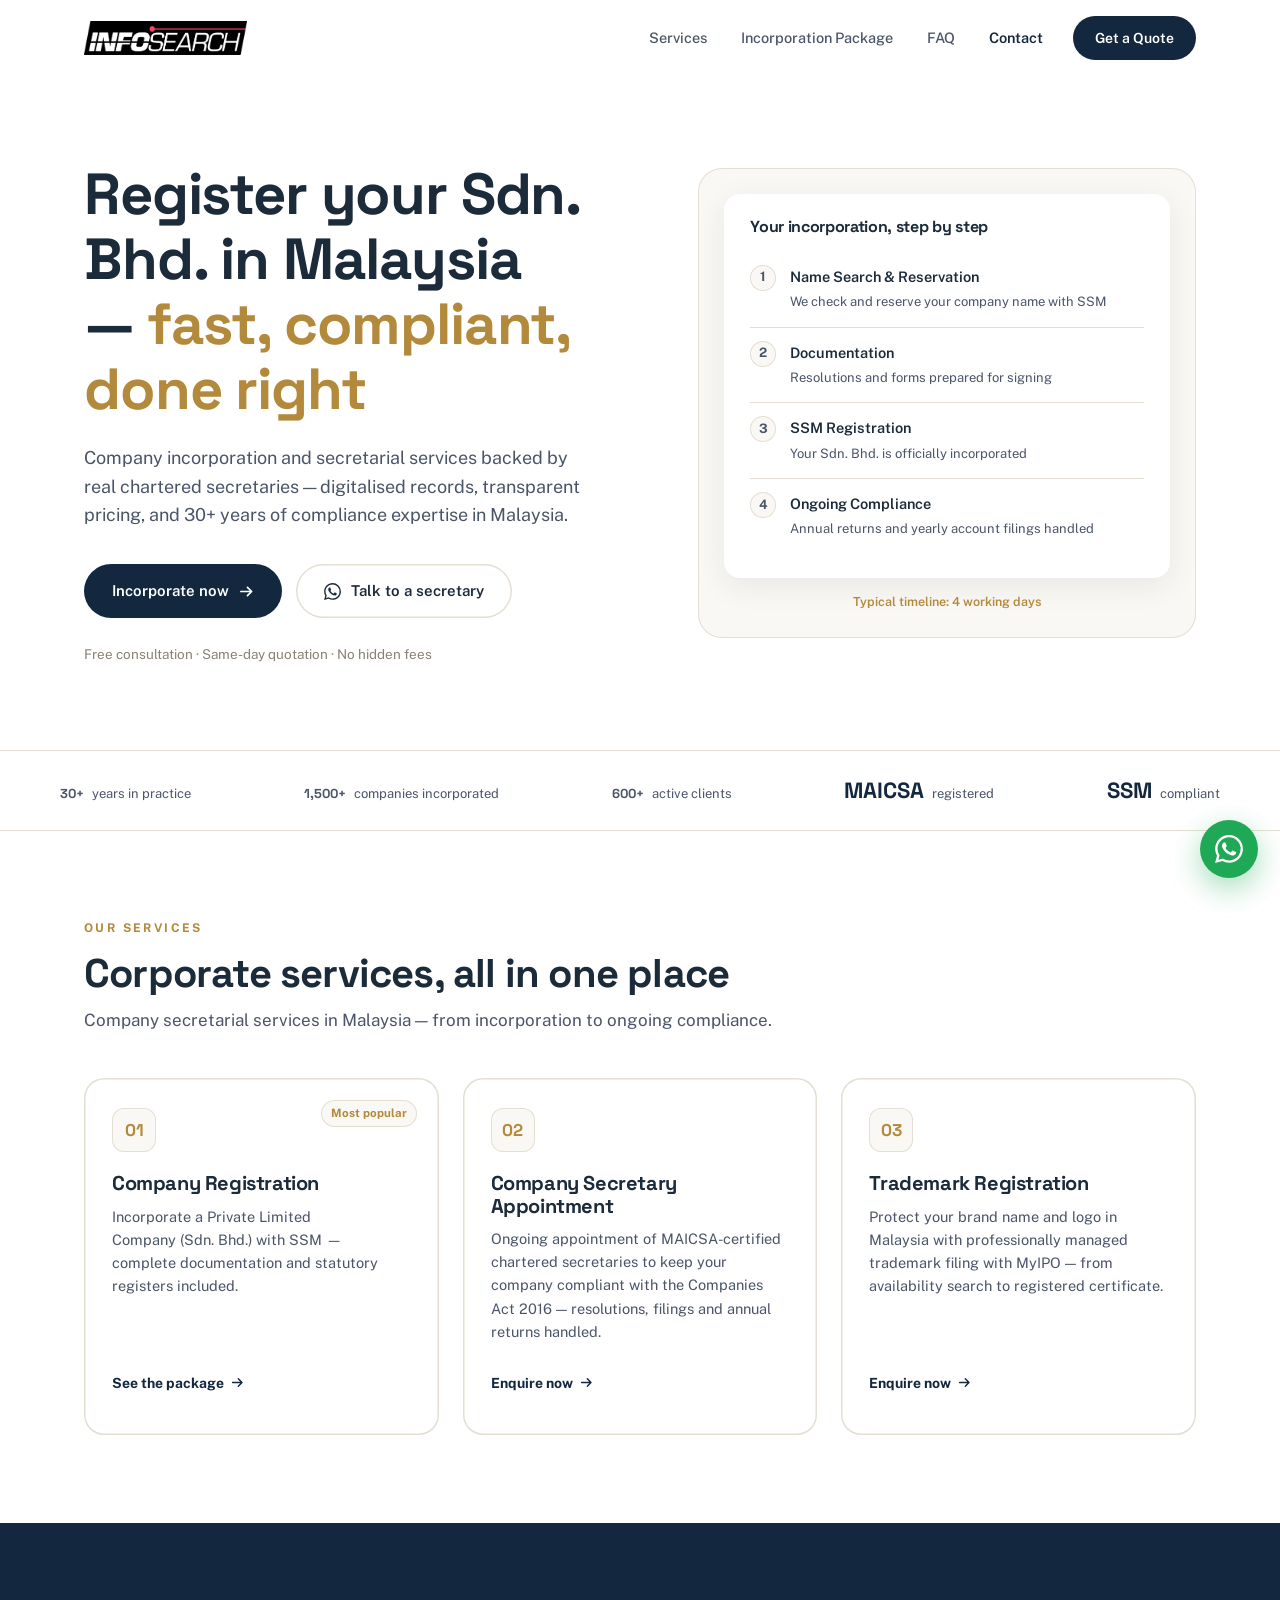
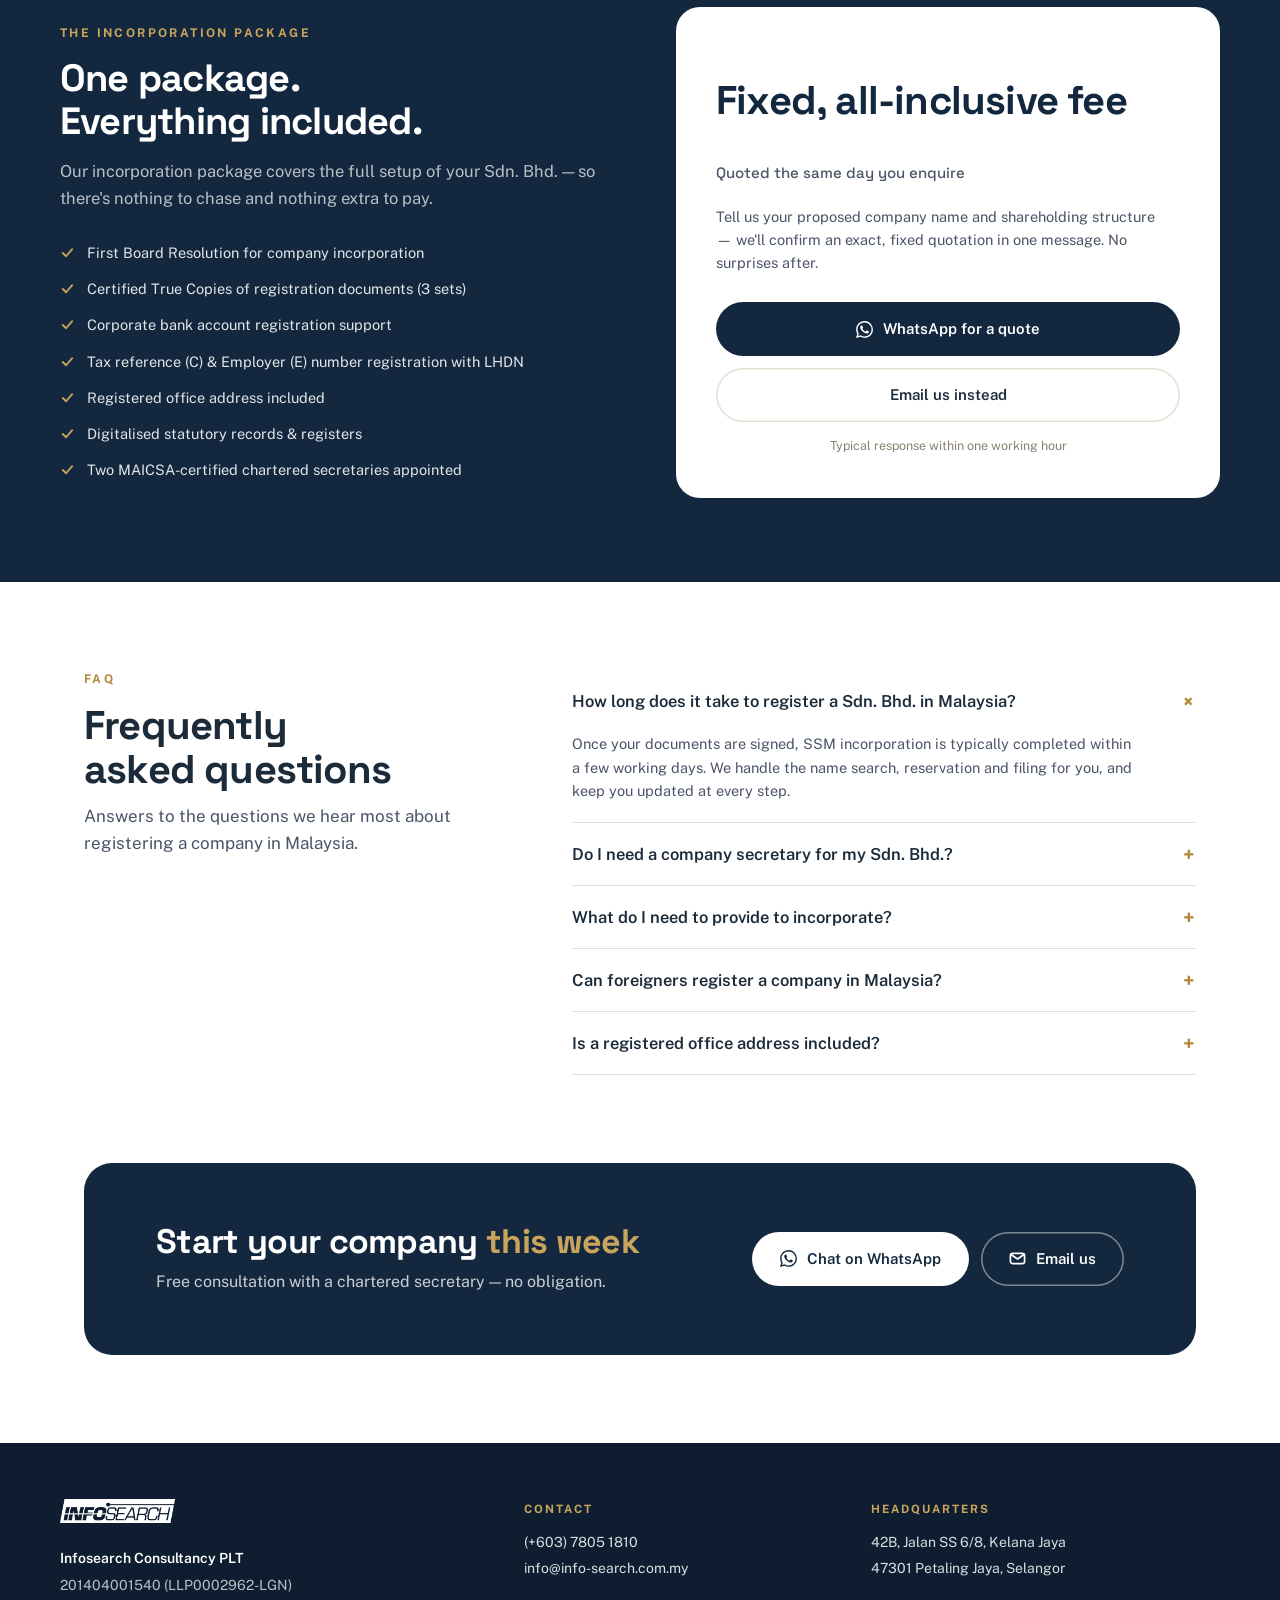
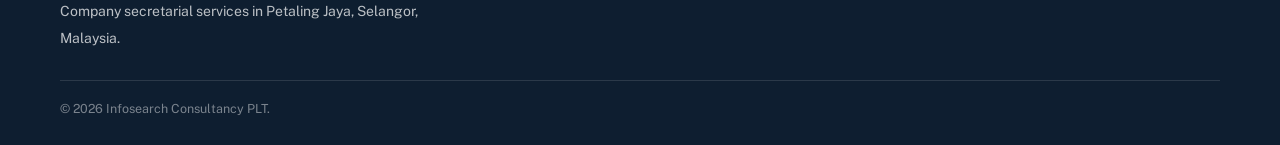
==== deploy/index.html @ fa2b9c54 "Add files via upload" ====
<!DOCTYPE html>
<html lang="en">
<head>
<meta charset="UTF-8"></meta>
<meta name="viewport" content="width=device-width, initial-scale=1.0"></meta>
<title>Company Secretary &amp; Sdn Bhd Registration Malaysia | Infosearch Consultancy PLT</title>
<meta name="description" content="Register your Sdn. Bhd. in Malaysia with MAICSA-certified chartered secretaries. 30+ years of company secretarial services in Petaling Jaya — incorporation, compliance &amp; trademark registration. Get a same-day quote."></meta>
<meta property="og:title" content="Company Secretary &amp; Sdn Bhd Registration Malaysia | Infosearch Consultancy PLT"></meta>
<meta property="og:description" content="Sdn. Bhd. incorporation, company secretary appointment and trademark registration — handled end-to-end by chartered secretaries with 30+ years of experience."></meta>
<meta property="og:type" content="website"></meta>
<meta property="og:url" content="https://www.info-search.com.my/"></meta>
<meta property="og:image" content="https://www.info-search.com.my/assets/logo-coloured.png"></meta>
<meta name="twitter:card" content="summary_large_image"></meta>
<link rel="canonical" href="https://www.info-search.com.my/"></link>
<link rel="preconnect" href="https://fonts.googleapis.com">
<link rel="preconnect" href="https://fonts.gstatic.com" crossorigin>
<link href="https://fonts.googleapis.com/css2?family=Space+Grotesk:wght@500;600;700&family=Public+Sans:wght@400;500;600;700&display=swap" rel="stylesheet">
<link rel="stylesheet" href="site/style.css">
<script type="application/ld+json">
{
  "@context": "https://schema.org",
  "@type": "ProfessionalService",
  "name": "Infosearch Consultancy PLT",
  "description": "Corporate secretarial services in Malaysia: Sdn Bhd company registration, company secretary appointment and trademark registration.",
  "url": "https://www.info-search.com.my/",
  "telephone": "+60378051810",
  "email": "info@info-search.com.my",
  "address": {
    "@type": "PostalAddress",
    "streetAddress": "42B, Jalan SS 6/8, Kelana Jaya",
    "addressLocality": "Petaling Jaya",
    "addressRegion": "Selangor",
    "postalCode": "47301",
    "addressCountry": "MY"
  },
  "areaServed": "Malaysia",
  "knowsAbout": ["Company registration Malaysia", "Sdn Bhd incorporation", "Company secretary", "SSM compliance", "Trademark registration"]
}
</script>
</head>
<body>

<!-- ============ HEADER ============ -->
<header class="site-header">
  <div class="wrap nav-inner">
    <a class="nav-logo" href="#top" aria-label="Infosearch Consultancy PLT — home">
      <img src="assets/logo-coloured-hq.png" alt="Infosearch Consultancy PLT logo" width="3405" height="709">
    </a>
    <button class="nav-toggle" aria-expanded="false" aria-label="Toggle menu">
      <span></span><span></span><span></span>
    </button>
    <nav class="nav-links" aria-label="Main navigation">
      <a href="#services">Services</a>
      <a href="#package">Incorporation Package</a>
      <a href="#faq">FAQ</a>
      <a href="#contact">Contact</a>
      <a class="btn btn-navy" href="https://wa.me/60125683283?text=Hi%20Infosearch%2C%20I%27d%20like%20a%20quote%21" target="_blank" rel="noopener">Get a Quote</a>
    </nav>
  </div>
</header>

<main id="top">

<!-- ============ HERO ============ -->
<section class="hero" data-screen-label="Hero">
  <div class="wrap hero-grid">
    <div>
      <h1>Register your Sdn. Bhd. in Malaysia — <em>fast, compliant, done right</em></h1>
      <p class="hero-sub">Company incorporation and secretarial services backed by real chartered
        secretaries — digitalised records, transparent pricing, and 30+ years of compliance expertise
        in Malaysia.</p>
      <div class="hero-ctas">
        <a class="btn btn-navy" href="#package">Incorporate now
          <svg width="15" height="15" viewBox="0 0 16 16" fill="none"><path d="M2 8h11M9 3.5L13.5 8L9 12.5" stroke="currentColor" stroke-width="1.8" stroke-linecap="round" stroke-linejoin="round"></path></svg>
        </a>
        <a class="btn btn-ghost" href="https://wa.me/60125683283?text=Hi%20Infosearch%2C%20I%27d%20like%20to%20speak%20to%20a%20secretary." target="_blank" rel="noopener">
          <svg width="17" height="17" viewBox="0 0 24 24" fill="currentColor"><path d="M17.472 14.382c-.297-.149-1.758-.867-2.03-.967-.273-.099-.471-.148-.67.15-.197.297-.767.966-.94 1.164-.173.199-.347.223-.644.075-.297-.15-1.255-.463-2.39-1.475-.883-.788-1.48-1.761-1.653-2.059-.173-.297-.018-.458.13-.606.134-.133.297-.347.446-.52.149-.174.198-.298.298-.497.099-.198.05-.371-.025-.52-.075-.149-.669-1.612-.916-2.207-.242-.579-.487-.5-.669-.51-.173-.008-.371-.01-.57-.01-.198 0-.52.074-.792.372-.272.297-1.04 1.016-1.04 2.479 0 1.462 1.065 2.875 1.213 3.074.149.198 2.096 3.2 5.077 4.487.709.306 1.262.489 1.694.625.712.227 1.36.195 1.871.118.571-.085 1.758-.719 2.006-1.413.248-.694.248-1.289.173-1.413-.074-.124-.272-.198-.57-.347m-5.421 7.403h-.004a9.87 9.87 0 01-5.031-1.378l-.361-.214-3.741.982.998-3.648-.235-.374a9.86 9.86 0 01-1.51-5.26c.001-5.45 4.436-9.884 9.888-9.884 2.64 0 5.122 1.03 6.988 2.898a9.825 9.825 0 012.893 6.994c-.003 5.45-4.437 9.884-9.885 9.884m8.413-18.297A11.815 11.815 0 0012.05 0C5.495 0 .16 5.335.157 11.892c0 2.096.547 4.142 1.588 5.945L.057 24l6.305-1.654a11.882 11.882 0 005.683 1.448h.005c6.554 0 11.89-5.335 11.893-11.893a11.821 11.821 0 00-3.48-8.413z"></path></svg>
          Talk to a secretary
        </a>
      </div>
      <p class="hero-note">Free consultation · Same-day quotation · No hidden fees</p>
    </div>

    <div class="steps-card reveal">
      <div class="steps-inner">
        <h3>Your incorporation, step by step</h3>
        <div class="step">
          <span class="step-dot">1</span>
          <div><b>Name Search &amp; Reservation</b><span>We check and reserve your company name with SSM</span></div>
        </div>
        <div class="step">
          <span class="step-dot">2</span>
          <div><b>Documentation</b><span>Resolutions and forms prepared for signing</span></div>
        </div>
        <div class="step">
          <span class="step-dot">3</span>
          <div><b>SSM Registration</b><span>Your Sdn. Bhd. is officially incorporated</span></div>
        </div>
        <div class="step">
          <span class="step-dot">4</span>
          <div><b>Ongoing Compliance</b><span>Annual returns and yearly account filings handled</span></div>
        </div>
      </div>
      <div class="steps-foot">Typical timeline: 4 working days</div>
    </div>
  </div>
</section>

<!-- ============ TRUST BAR ============ -->
<div class="trust">
  <div class="wrap trust-inner">
    <div class="trust-item"><b><span data-count="30" data-suffix="+">0</span></b><span>years in practice</span></div>
    <div class="trust-item"><b><span data-count="1500" data-suffix="+">0</span></b><span>companies incorporated</span></div>
    <div class="trust-item"><b><span data-count="600" data-suffix="+">0</span></b><span>active clients</span></div>
    <div class="trust-item"><b>MAICSA</b><span>registered</span></div>
    <div class="trust-item"><b>SSM</b><span>compliant</span></div>
  </div>
</div>

<!-- ============ SERVICES ============ -->
<section class="section" id="services" data-screen-label="Services">
  <div class="wrap">
    <div class="section-head reveal">
      <span class="kicker">Our Services</span>
      <h2>Corporate services, all in one place</h2>
      <p>Company secretarial services in Malaysia — from incorporation to ongoing compliance.</p>
    </div>
    <div class="svc-grid">
      <article class="svc-card reveal">
        <span class="svc-tag">Most popular</span>
        <div class="svc-icon">01</div>
        <h3>Company Registration</h3>
        <p>Incorporate a Private Limited Company (Sdn. Bhd.) with SSM — complete documentation
          and statutory registers included.</p>
        <a class="svc-link" href="#package">See the package
          <svg width="13" height="13" viewBox="0 0 16 16" fill="none"><path d="M2 8h11M9 3.5L13.5 8L9 12.5" stroke="currentColor" stroke-width="1.8" stroke-linecap="round" stroke-linejoin="round"></path></svg>
        </a>
      </article>
      <article class="svc-card reveal">
        <div class="svc-icon">02</div>
        <h3>Company Secretary Appointment</h3>
        <p>Ongoing appointment of MAICSA-certified chartered secretaries to keep your company
          compliant with the Companies Act 2016 — resolutions, filings and annual returns handled.</p>
        <a class="svc-link" href="#contact">Enquire now
          <svg width="13" height="13" viewBox="0 0 16 16" fill="none"><path d="M2 8h11M9 3.5L13.5 8L9 12.5" stroke="currentColor" stroke-width="1.8" stroke-linecap="round" stroke-linejoin="round"></path></svg>
        </a>
      </article>
      <article class="svc-card reveal">
        <div class="svc-icon">03</div>
        <h3>Trademark Registration</h3>
        <p>Protect your brand name and logo in Malaysia with professionally managed trademark
          filing with MyIPO — from availability search to registered certificate.</p>
        <a class="svc-link" href="#contact">Enquire now
          <svg width="13" height="13" viewBox="0 0 16 16" fill="none"><path d="M2 8h11M9 3.5L13.5 8L9 12.5" stroke="currentColor" stroke-width="1.8" stroke-linecap="round" stroke-linejoin="round"></path></svg>
        </a>
      </article>
    </div>
  </div>
</section>

<!-- ============ PACKAGE ============ -->
<section class="package" id="package" data-screen-label="Incorporation package">
  <div class="wrap pkg-grid">
    <div class="reveal">
      <span class="kicker">The Incorporation Package</span>
      <h2>One package. Everything included.</h2>
      <p class="pkg-lead">Our incorporation package covers the full setup of your Sdn. Bhd. —
        so there's nothing to chase and nothing extra to pay.</p>
      <ul class="pkg-list">
        <li><svg width="15" height="15" viewBox="0 0 16 16" fill="none"><path d="M3 8.5L6.5 12L13 4.5" stroke="#C9A45C" stroke-width="2" stroke-linecap="round" stroke-linejoin="round"></path></svg>First Board Resolution for company incorporation</li>
        <li><svg width="15" height="15" viewBox="0 0 16 16" fill="none"><path d="M3 8.5L6.5 12L13 4.5" stroke="#C9A45C" stroke-width="2" stroke-linecap="round" stroke-linejoin="round"></path></svg>Certified True Copies of registration documents (3 sets)</li>
        <li><svg width="15" height="15" viewBox="0 0 16 16" fill="none"><path d="M3 8.5L6.5 12L13 4.5" stroke="#C9A45C" stroke-width="2" stroke-linecap="round" stroke-linejoin="round"></path></svg>Corporate bank account registration support</li>
        <li><svg width="15" height="15" viewBox="0 0 16 16" fill="none"><path d="M3 8.5L6.5 12L13 4.5" stroke="#C9A45C" stroke-width="2" stroke-linecap="round" stroke-linejoin="round"></path></svg>Tax reference (C) &amp; Employer (E) number registration with LHDN</li>
        <li><svg width="15" height="15" viewBox="0 0 16 16" fill="none"><path d="M3 8.5L6.5 12L13 4.5" stroke="#C9A45C" stroke-width="2" stroke-linecap="round" stroke-linejoin="round"></path></svg>Registered office address included</li>
        <li><svg width="15" height="15" viewBox="0 0 16 16" fill="none"><path d="M3 8.5L6.5 12L13 4.5" stroke="#C9A45C" stroke-width="2" stroke-linecap="round" stroke-linejoin="round"></path></svg>Digitalised statutory records &amp; registers</li>
        <li><svg width="15" height="15" viewBox="0 0 16 16" fill="none"><path d="M3 8.5L6.5 12L13 4.5" stroke="#C9A45C" stroke-width="2" stroke-linecap="round" stroke-linejoin="round"></path></svg>Two MAICSA-certified chartered secretaries appointed</li>
      </ul>
    </div>
    <div class="price-card reveal">
      <div class="price-amount">Fixed, all-inclusive fee<br><small>Quoted the same day you enquire</small></div>
      <p>Tell us your proposed company name and shareholding structure — we'll confirm an exact,
        fixed quotation in one message. No surprises after.</p>
      <a class="btn btn-navy" href="https://wa.me/60125683283?text=Hi%20Infosearch%2C%20I%27d%20like%20a%20quote%20for%20the%20incorporation%20package%21" target="_blank" rel="noopener">
        <svg width="17" height="17" viewBox="0 0 24 24" fill="currentColor"><path d="M17.472 14.382c-.297-.149-1.758-.867-2.03-.967-.273-.099-.471-.148-.67.15-.197.297-.767.966-.94 1.164-.173.199-.347.223-.644.075-.297-.15-1.255-.463-2.39-1.475-.883-.788-1.48-1.761-1.653-2.059-.173-.297-.018-.458.13-.606.134-.133.297-.347.446-.52.149-.174.198-.298.298-.497.099-.198.05-.371-.025-.52-.075-.149-.669-1.612-.916-2.207-.242-.579-.487-.5-.669-.51-.173-.008-.371-.01-.57-.01-.198 0-.52.074-.792.372-.272.297-1.04 1.016-1.04 2.479 0 1.462 1.065 2.875 1.213 3.074.149.198 2.096 3.2 5.077 4.487.709.306 1.262.489 1.694.625.712.227 1.36.195 1.871.118.571-.085 1.758-.719 2.006-1.413.248-.694.248-1.289.173-1.413-.074-.124-.272-.198-.57-.347m-5.421 7.403h-.004a9.87 9.87 0 01-5.031-1.378l-.361-.214-3.741.982.998-3.648-.235-.374a9.86 9.86 0 01-1.51-5.26c.001-5.45 4.436-9.884 9.888-9.884 2.64 0 5.122 1.03 6.988 2.898a9.825 9.825 0 012.893 6.994c-.003 5.45-4.437 9.884-9.885 9.884m8.413-18.297A11.815 11.815 0 0012.05 0C5.495 0 .16 5.335.157 11.892c0 2.096.547 4.142 1.588 5.945L.057 24l6.305-1.654a11.882 11.882 0 005.683 1.448h.005c6.554 0 11.89-5.335 11.893-11.893a11.821 11.821 0 00-3.48-8.413z"></path></svg>
        WhatsApp for a quote
      </a>
      <a class="btn btn-ghost" href="mailto:info@info-search.com.my?subject=Incorporation%20Package%20Quote">Email us instead</a>
      <div class="price-foot">Typical response within one working hour</div>
    </div>
  </div>
</section>

<!-- ============ FAQ ============ -->
<section class="section" id="faq" data-screen-label="FAQ">
  <div class="wrap faq-grid">
    <div class="section-head reveal" style="margin-bottom: 0;">
      <span class="kicker">FAQ</span>
      <h2>Frequently asked questions</h2>
      <p>Answers to the questions we hear most about registering a company in Malaysia.</p>
    </div>
    <div class="reveal">
      <div class="faq-item">
        <button class="faq-q" aria-expanded="false">How long does it take to register a Sdn. Bhd. in Malaysia?<span class="faq-icon">+</span></button>
        <div class="faq-a"><p>Once your documents are signed, SSM incorporation is typically completed
          within a few working days. We handle the name search, reservation and filing for you, and
          keep you updated at every step.</p></div>
      </div>
      <div class="faq-item">
        <button class="faq-q" aria-expanded="false">Do I need a company secretary for my Sdn. Bhd.?<span class="faq-icon">+</span></button>
        <div class="faq-a"><p>Yes — under the Companies Act 2016, every Malaysian company must appoint
          a licensed company secretary within 30 days of incorporation. Our package includes the
          appointment of two MAICSA-certified chartered secretaries from day one.</p></div>
      </div>
      <div class="faq-item">
        <button class="faq-q" aria-expanded="false">What do I need to provide to incorporate?<span class="faq-icon">+</span></button>
        <div class="faq-a"><p>Just your proposed company name, the identity documents of directors and
          shareholders, your intended business activity, and the shareholding structure. We prepare
          everything else, including all statutory forms and resolutions.</p></div>
      </div>
      <div class="faq-item">
        <button class="faq-q" aria-expanded="false">Can foreigners register a company in Malaysia?<span class="faq-icon">+</span></button>
        <div class="faq-a"><p>Yes — foreigners can own a Malaysian Sdn. Bhd., subject to industry-specific
          requirements. Speak to us about your situation and we'll advise on the right structure
          before you commit to anything.</p></div>
      </div>
      <div class="faq-item">
        <button class="faq-q" aria-expanded="false">Is a registered office address included?<span class="faq-icon">+</span></button>
        <div class="faq-a"><p>Yes. Our incorporation package includes the use of our registered office
          address in Kelana Jaya, Petaling Jaya — a statutory requirement for every Malaysian company.</p></div>
      </div>
    </div>
  </div>
</section>

<!-- ============ CTA ============ -->
<section class="section" id="contact" style="padding-top: 0;" data-screen-label="Contact CTA">
  <div class="wrap">
    <div class="cta-band reveal">
      <div>
        <h2>Start your company <em>this week</em></h2>
        <p>Free consultation with a chartered secretary — no obligation.</p>
      </div>
      <div class="cta-actions">
        <a class="btn btn-white" href="https://wa.me/60125683283?text=Hi%20Infosearch%2C%20I%27d%20like%20a%20free%20consultation%21" target="_blank" rel="noopener">
        <svg width="17" height="17" viewBox="0 0 24 24" fill="currentColor"><path d="M17.472 14.382c-.297-.149-1.758-.867-2.03-.967-.273-.099-.471-.148-.67.15-.197.297-.767.966-.94 1.164-.173.199-.347.223-.644.075-.297-.15-1.255-.463-2.39-1.475-.883-.788-1.48-1.761-1.653-2.059-.173-.297-.018-.458.13-.606.134-.133.297-.347.446-.52.149-.174.198-.298.298-.497.099-.198.05-.371-.025-.52-.075-.149-.669-1.612-.916-2.207-.242-.579-.487-.5-.669-.51-.173-.008-.371-.01-.57-.01-.198 0-.52.074-.792.372-.272.297-1.04 1.016-1.04 2.479 0 1.462 1.065 2.875 1.213 3.074.149.198 2.096 3.2 5.077 4.487.709.306 1.262.489 1.694.625.712.227 1.36.195 1.871.118.571-.085 1.758-.719 2.006-1.413.248-.694.248-1.289.173-1.413-.074-.124-.272-.198-.57-.347m-5.421 7.403h-.004a9.87 9.87 0 01-5.031-1.378l-.361-.214-3.741.982.998-3.648-.235-.374a9.86 9.86 0 01-1.51-5.26c.001-5.45 4.436-9.884 9.888-9.884 2.64 0 5.122 1.03 6.988 2.898a9.825 9.825 0 012.893 6.994c-.003 5.45-4.437 9.884-9.885 9.884m8.413-18.297A11.815 11.815 0 0012.05 0C5.495 0 .16 5.335.157 11.892c0 2.096.547 4.142 1.588 5.945L.057 24l6.305-1.654a11.882 11.882 0 005.683 1.448h.005c6.554 0 11.89-5.335 11.893-11.893a11.821 11.821 0 00-3.48-8.413z"></path></svg>
        Chat on WhatsApp
        </a>
        <a class="btn btn-outline-light" href="mailto:info@info-search.com.my?subject=Free%20Consultation%20Enquiry">
          <svg width="17" height="17" viewBox="0 0 18 18" fill="none"><rect x="1.5" y="3.5" width="15" height="11" rx="2.5" stroke="currentColor" stroke-width="1.8"></rect><path d="M2.5 5L9 9.5L15.5 5" stroke="currentColor" stroke-width="1.8" stroke-linecap="round" stroke-linejoin="round"></path></svg>
          Email us
        </a>
      </div>
    </div>
  </div>
</section>

</main>

<!-- ============ FOOTER ============ -->
<footer class="site-footer">
  <div class="wrap footer-grid">
    <div>
      <img src="assets/logo-white.png" alt="Infosearch Consultancy PLT" loading="lazy" width="3405" height="709">
      <div><strong style="color: #fff; font-weight: 600;">Infosearch Consultancy PLT</strong><br>201404001540 (LLP0002962-LGN)<br>Company secretarial services in Petaling Jaya, Selangor, Malaysia.</div>
    </div>
    <div>
      <div class="footer-label">CONTACT</div>
      <a href="tel:+60378051810">(+603) 7805 1810</a><br>
      <a href="mailto:info@info-search.com.my">info@info-search.com.my</a>
    </div>
    <div>
      <div class="footer-label">HEADQUARTERS</div>
      <a href="https://www.google.com/maps/dir/?api=1&amp;destination=42B%2C%20Jalan%20SS%206%2F8%2C%2047301%20Petaling%20Jaya%2C%20Selangor%2C%20Malaysia" target="_blank" rel="noopener">
        42B, Jalan SS 6/8, Kelana Jaya<br>47301 Petaling Jaya, Selangor</a>
    </div>
  </div>
  <div class="wrap footer-bottom">© 2026 Infosearch Consultancy PLT.</div>
</footer>

<!-- Floating WhatsApp -->
<a class="wa-float" href="https://wa.me/60125683283?text=Hi%20Infosearch%2C%20I%27d%20like%20a%20quote%21" target="_blank" rel="noopener" aria-label="Chat with us on WhatsApp">
  <svg width="28" height="28" viewBox="0 0 24 24" fill="currentColor"><path d="M17.472 14.382c-.297-.149-1.758-.867-2.03-.967-.273-.099-.471-.148-.67.15-.197.297-.767.966-.94 1.164-.173.199-.347.223-.644.075-.297-.15-1.255-.463-2.39-1.475-.883-.788-1.48-1.761-1.653-2.059-.173-.297-.018-.458.13-.606.134-.133.297-.347.446-.52.149-.174.198-.298.298-.497.099-.198.05-.371-.025-.52-.075-.149-.669-1.612-.916-2.207-.242-.579-.487-.5-.669-.51-.173-.008-.371-.01-.57-.01-.198 0-.52.074-.792.372-.272.297-1.04 1.016-1.04 2.479 0 1.462 1.065 2.875 1.213 3.074.149.198 2.096 3.2 5.077 4.487.709.306 1.262.489 1.694.625.712.227 1.36.195 1.871.118.571-.085 1.758-.719 2.006-1.413.248-.694.248-1.289.173-1.413-.074-.124-.272-.198-.57-.347m-5.421 7.403h-.004a9.87 9.87 0 01-5.031-1.378l-.361-.214-3.741.982.998-3.648-.235-.374a9.86 9.86 0 01-1.51-5.26c.001-5.45 4.436-9.884 9.888-9.884 2.64 0 5.122 1.03 6.988 2.898a9.825 9.825 0 012.893 6.994c-.003 5.45-4.437 9.884-9.885 9.884m8.413-18.297A11.815 11.815 0 0012.05 0C5.495 0 .16 5.335.157 11.892c0 2.096.547 4.142 1.588 5.945L.057 24l6.305-1.654a11.882 11.882 0 005.683 1.448h.005c6.554 0 11.89-5.335 11.893-11.893a11.821 11.821 0 00-3.48-8.413z"></path></svg>
</a>

<script src="site/script.js" defer></script>
</body>
</html>
---- deploy/site/style.css ----
/* Infosearch Consultancy PLT — production styles
   Structure: "Digital" template · Palette: "Heritage" navy + gold */
:root {
  --navy: #13283F;
  --navy-deep: #0E1E30;
  --ink: #1C2B3A;
  --gold: #B3893B;
  --gold-soft: #C9A45C;
  --paper: #FAF8F4;
  --line: #E5DFD3;
  --sub: #4A5568;
  --muted: #8A8273;
  --wa: #1FA855;
  --max: 1160px;
}

* { box-sizing: border-box; margin: 0; padding: 0; }
html { scroll-behavior: smooth; }
@media (prefers-reduced-motion: reduce) {
  html { scroll-behavior: auto; }
}

body {
  font-family: 'Public Sans', -apple-system, sans-serif;
  color: var(--ink);
  background: #fff;
  line-height: 1.6;
  -webkit-font-smoothing: antialiased;
}
h1, h2, h3 { font-family: 'Space Grotesk', sans-serif; letter-spacing: -0.02em; line-height: 1.12; text-wrap: balance; }
p { text-wrap: pretty; }
img { max-width: 100%; }
a { color: inherit; }

.wrap { max-width: var(--max); margin: 0 auto; padding: 0 24px; }
section { scroll-margin-top: 86px; }

/* ---------- buttons ---------- */
.btn {
  display: inline-flex; align-items: center; justify-content: center; gap: 10px;
  padding: 15px 28px; min-height: 50px;
  font-family: inherit; font-size: 15px; font-weight: 600;
  border-radius: 999px; border: none; cursor: pointer; text-decoration: none;
  white-space: nowrap;
  transition: transform .15s ease, box-shadow .15s ease, background .15s ease, color .15s ease;
}
.btn:active { transform: scale(.98); }
.btn-navy { background: var(--navy); color: #fff; }
.btn-navy:hover { background: var(--navy-deep); box-shadow: 0 6px 20px rgba(19,40,63,.25); }
.btn-gold { background: var(--gold); color: #fff; }
.btn-gold:hover { background: #C2974A; box-shadow: 0 6px 20px rgba(179,137,59,.3); }
.btn-ghost { background: #fff; color: var(--ink); box-shadow: inset 0 0 0 1.5px var(--line); }
.btn-ghost:hover { box-shadow: inset 0 0 0 1.5px var(--gold); color: var(--navy); }
.btn-white { background: #fff; color: var(--navy); }
.btn-white:hover { background: var(--paper); box-shadow: 0 6px 20px rgba(0,0,0,.18); }

.chip {
  display: inline-flex; align-items: center; gap: 8px;
  padding: 7px 14px; border-radius: 999px;
  background: var(--paper); box-shadow: inset 0 0 0 1px var(--line);
  color: var(--gold); font-size: 13px; font-weight: 600;
}

/* ---------- header ---------- */
.site-header {
  position: sticky; top: 0; z-index: 50;
  background: rgba(255,255,255,.92);
  backdrop-filter: blur(10px); -webkit-backdrop-filter: blur(10px);
  transition: box-shadow .2s ease;
}
.site-header.scrolled { box-shadow: 0 1px 0 var(--line), 0 6px 24px rgba(19,40,63,.07); }
.nav-inner { display: flex; align-items: center; justify-content: space-between; height: 76px; }
.nav-logo img { height: 34px; width: auto; display: block; }
.nav-links { display: flex; align-items: center; gap: 6px; }
.nav-links a:not(.btn) {
  font-size: 14.5px; font-weight: 500; color: var(--sub); text-decoration: none;
  padding: 10px 14px; border-radius: 999px; transition: color .15s, background .15s;
}
.nav-links a:not(.btn):hover { color: var(--navy); background: var(--paper); }
.nav-links a.active { color: var(--navy); font-weight: 600; }
.nav-links .btn { margin-left: 10px; padding: 11px 22px; min-height: 44px; font-size: 14px; }
.nav-toggle {
  display: none; background: none; border: none; cursor: pointer;
  width: 44px; height: 44px; border-radius: 10px;
  flex-direction: column; align-items: center; justify-content: center; gap: 5px;
}
.nav-toggle span { display: block; width: 22px; height: 2px; background: var(--ink); border-radius: 2px; transition: transform .2s, opacity .2s; }
.nav-toggle[aria-expanded="true"] span:nth-child(1) { transform: translateY(7px) rotate(45deg); }
.nav-toggle[aria-expanded="true"] span:nth-child(2) { opacity: 0; }
.nav-toggle[aria-expanded="true"] span:nth-child(3) { transform: translateY(-7px) rotate(-45deg); }

/* ---------- hero ---------- */
.hero { padding: 64px 0 84px; }
.hero-grid { display: grid; grid-template-columns: 1.05fr .95fr; gap: 64px; align-items: center; }
.hero h1 { font-size: clamp(38px, 4.6vw, 58px); font-weight: 700; margin: 22px 0 22px; }
.hero h1 em { font-style: normal; color: var(--gold); }
.hero-sub { font-size: 18px; color: var(--sub); max-width: 500px; margin-bottom: 34px; }
.hero-ctas { display: flex; flex-wrap: wrap; gap: 14px; margin-bottom: 26px; }
.hero-note { font-size: 13.5px; color: var(--muted); }

.steps-card { background: var(--paper); border-radius: 24px; padding: 26px; box-shadow: inset 0 0 0 1px var(--line); }
.steps-inner { background: #fff; border-radius: 16px; padding: 24px 26px; box-shadow: 0 8px 30px rgba(19,40,63,.08); }
.steps-inner h3 { font-size: 16px; margin-bottom: 16px; }
.step { display: flex; gap: 14px; padding: 13px 0; }
.step + .step { border-top: 1px solid var(--line); }
.step-dot {
  width: 26px; height: 26px; border-radius: 999px; flex-shrink: 0;
  display: flex; align-items: center; justify-content: center;
  font-size: 12.5px; font-weight: 700;
  background: var(--paper); color: var(--gold); box-shadow: inset 0 0 0 1px var(--line);
}
.step-dot.done { background: var(--navy); color: #fff; box-shadow: none; }
.step b { font-size: 14.5px; font-weight: 600; display: block; }
.step span { font-size: 13px; color: var(--sub); }
.steps-foot { text-align: center; font-size: 12.5px; font-weight: 600; color: var(--gold); padding-top: 14px; }

/* ---------- trust bar ---------- */
.trust { border-top: 1px solid var(--line); border-bottom: 1px solid var(--line); background: #fff; }
.trust-inner { display: flex; justify-content: space-between; align-items: center; gap: 24px; padding: 22px 0; flex-wrap: wrap; }
.trust-item { display: flex; align-items: baseline; gap: 8px; }
.trust-item b { font-family: 'Space Grotesk', sans-serif; font-size: 22px; font-weight: 700; color: var(--navy); }
.trust-item span { font-size: 13px; color: var(--sub); }

/* ---------- sections ---------- */
.section { padding: 88px 0; }
.section-head { max-width: 720px; margin-bottom: 44px; }
.section-head h2 { font-size: clamp(30px, 3.4vw, 40px); font-weight: 700; margin-bottom: 10px; }
.section-head p { font-size: 17px; color: var(--sub); }
.kicker { font-size: 12px; font-weight: 700; letter-spacing: .2em; text-transform: uppercase; color: var(--gold); display: block; margin-bottom: 14px; }

/* services */
.svc-grid { display: grid; grid-template-columns: repeat(3, 1fr); gap: 24px; }
.svc-card {
  position: relative; background: #fff; border-radius: 20px; padding: 30px 28px;
  box-shadow: inset 0 0 0 1.5px var(--line);
  display: flex; flex-direction: column; align-items: flex-start;
  transition: box-shadow .2s ease, transform .2s ease;
}
.svc-card:hover { box-shadow: inset 0 0 0 1.5px var(--gold-soft), 0 14px 36px rgba(19,40,63,.1); transform: translateY(-3px); }
.svc-tag {
  position: absolute; top: 22px; right: 22px;
  font-size: 11.5px; font-weight: 700; color: var(--gold);
  background: var(--paper); box-shadow: inset 0 0 0 1px var(--line);
  border-radius: 999px; padding: 4px 10px;
}
.svc-icon {
  width: 44px; height: 44px; border-radius: 12px; margin-bottom: 20px;
  background: var(--paper); box-shadow: inset 0 0 0 1px var(--line);
  display: flex; align-items: center; justify-content: center; color: var(--gold);
  font-family: 'Space Grotesk', sans-serif; font-size: 17px; font-weight: 700;
}
.svc-card h3 { font-size: 20px; margin-bottom: 10px; }
.svc-card p { font-size: 14.5px; color: var(--sub); margin-bottom: 18px; flex: 1 1 auto; }
.svc-link { font-size: 14px; font-weight: 700; color: var(--navy); text-decoration: none; display: inline-flex; align-items: center; gap: 7px; white-space: nowrap; margin-top: auto; min-height: 44px; }
.svc-link svg { transition: transform .15s ease; }
.svc-card:hover .svc-link svg { transform: translateX(3px); }

/* ---------- package ---------- */
.package { background: var(--navy); color: #fff; }
.package .kicker { color: var(--gold-soft); }
.pkg-grid { display: grid; grid-template-columns: 1fr 1fr; gap: 72px; align-items: center; padding: 84px 0; }
.pkg-grid h2 { font-size: clamp(30px, 3.4vw, 38px); font-weight: 700; margin-bottom: 16px; }
.pkg-lead { font-size: 16.5px; color: rgba(255,255,255,.7); margin-bottom: 30px; }
.pkg-list { display: grid; gap: 13px; list-style: none; }
.pkg-list li { display: flex; gap: 12px; font-size: 14.5px; color: rgba(255,255,255,.88); }
.pkg-list svg { flex-shrink: 0; margin-top: 4px; }
.price-card { background: #fff; color: var(--ink); border-radius: 24px; padding: 42px 40px; }
.price-amount { font-family: 'Space Grotesk', sans-serif; font-size: 40px; font-weight: 700; letter-spacing: -0.02em; margin: 20px 0 4px; color: var(--navy); }
.price-amount small { font-size: 15px; font-weight: 500; color: var(--sub); letter-spacing: 0; }
.price-card p { font-size: 14.5px; color: var(--sub); margin: 8px 0 28px; }
.price-card .btn { width: 100%; }
.price-card .btn + .btn { margin-top: 12px; }
.price-foot { text-align: center; font-size: 12.5px; color: var(--muted); margin-top: 14px; }

/* ---------- faq ---------- */
.faq-grid { display: grid; grid-template-columns: .8fr 1.2fr; gap: 72px; }
.faq-item { border-bottom: 1px solid var(--line); }
.faq-q {
  width: 100%; background: none; border: none; cursor: pointer;
  display: flex; justify-content: space-between; align-items: center; gap: 20px;
  padding: 20px 0; text-align: left;
  font-family: inherit; font-size: 16.5px; font-weight: 600; color: var(--ink);
  min-height: 44px;
}
.faq-q .faq-icon {
  font-family: 'Space Grotesk', sans-serif; font-size: 22px; color: var(--gold);
  flex-shrink: 0; transition: transform .25s ease; line-height: 1;
}
.faq-item.open .faq-icon { transform: rotate(45deg); }
.faq-a { overflow: hidden; max-height: 0; transition: max-height .3s ease; }
.faq-a p { font-size: 14.5px; color: var(--sub); padding-bottom: 20px; max-width: 560px; }

/* ---------- cta band ---------- */
.cta-band {
  background: var(--navy); border-radius: 28px; padding: 60px 72px;
  display: flex; justify-content: space-between; align-items: center; gap: 40px; color: #fff;
}
.cta-band h2 { font-size: clamp(26px, 3vw, 34px); font-weight: 700; margin-bottom: 8px; }
.cta-band h2 em { font-style: normal; color: var(--gold-soft); }
.cta-band p { font-size: 16px; color: rgba(255,255,255,.78); }
.cta-band .btn { flex-shrink: 0; }
.cta-actions { display: flex; gap: 12px; flex-shrink: 0; flex-wrap: wrap; justify-content: center; }
.btn-outline-light { background: transparent; color: #fff; box-shadow: inset 0 0 0 1.5px rgba(255,255,255,.45); }
.btn-outline-light:hover { box-shadow: inset 0 0 0 1.5px #fff; background: rgba(255,255,255,.08); }

/* ---------- footer ---------- */
.site-footer { background: var(--navy-deep); color: rgba(255,255,255,.72); }
.footer-grid { display: grid; grid-template-columns: 1.4fr 1fr 1.2fr; gap: 56px; padding: 56px 0 28px; font-size: 14px; line-height: 1.9; }
.footer-grid img { height: 24px; width: auto; margin-bottom: 14px; }
.footer-label { color: var(--gold-soft); font-size: 11.5px; font-weight: 700; letter-spacing: .18em; margin-bottom: 8px; }
.footer-grid a { color: rgba(255,255,255,.85); text-decoration: none; }
.footer-grid a:hover { color: #fff; text-decoration: underline; }
.footer-bottom { border-top: 1px solid rgba(255,255,255,.12); padding: 18px 0 26px; font-size: 12.5px; color: rgba(255,255,255,.45); }

/* ---------- whatsapp float ---------- */
.wa-float {
  position: fixed; right: 22px; bottom: 22px; z-index: 60;
  width: 58px; height: 58px; border-radius: 999px;
  background: var(--wa); color: #fff;
  display: flex; align-items: center; justify-content: center;
  box-shadow: 0 10px 30px rgba(31,168,85,.4);
  transition: transform .15s ease, box-shadow .15s ease;
}
.wa-float:hover { transform: scale(1.07); box-shadow: 0 14px 36px rgba(31,168,85,.5); }

/* ---------- reveal animation ---------- */
@media (prefers-reduced-motion: no-preference) {
  .reveal { opacity: 0; transform: translateY(22px); transition: opacity .6s ease, transform .6s ease; }
  .reveal.in { opacity: 1; transform: none; }
}

/* ---------- responsive ---------- */
@media (max-width: 1024px) {
  .hero-grid { grid-template-columns: 1fr; gap: 44px; }
  .hero-sub { max-width: 600px; }
  .steps-card { max-width: 560px; }
  .svc-grid { grid-template-columns: 1fr; max-width: 560px; }
  .pkg-grid { grid-template-columns: 1fr; gap: 48px; }
  .price-card { max-width: 480px; }
  .faq-grid { grid-template-columns: 1fr; gap: 32px; }
  .footer-grid { grid-template-columns: 1fr; gap: 32px; }
}
@media (max-width: 860px) {
  .nav-toggle { display: flex; }
  .nav-links {
    position: absolute; top: 76px; left: 0; right: 0;
    flex-direction: column; align-items: stretch; gap: 2px;
    background: #fff; padding: 14px 20px 22px;
    box-shadow: 0 20px 40px rgba(19,40,63,.12);
    display: none;
  }
  .nav-links.open { display: flex; }
  .nav-links a:not(.btn) { padding: 13px 14px; font-size: 16px; }
  .nav-links .btn { margin: 10px 0 0; }
  .hero { padding: 40px 0 64px; }
  .section { padding: 64px 0; }
  .pkg-grid { padding: 64px 0; }
  .cta-band { flex-direction: column; text-align: center; padding: 44px 28px; }
  .trust-inner { justify-content: flex-start; gap: 18px 32px; }
}
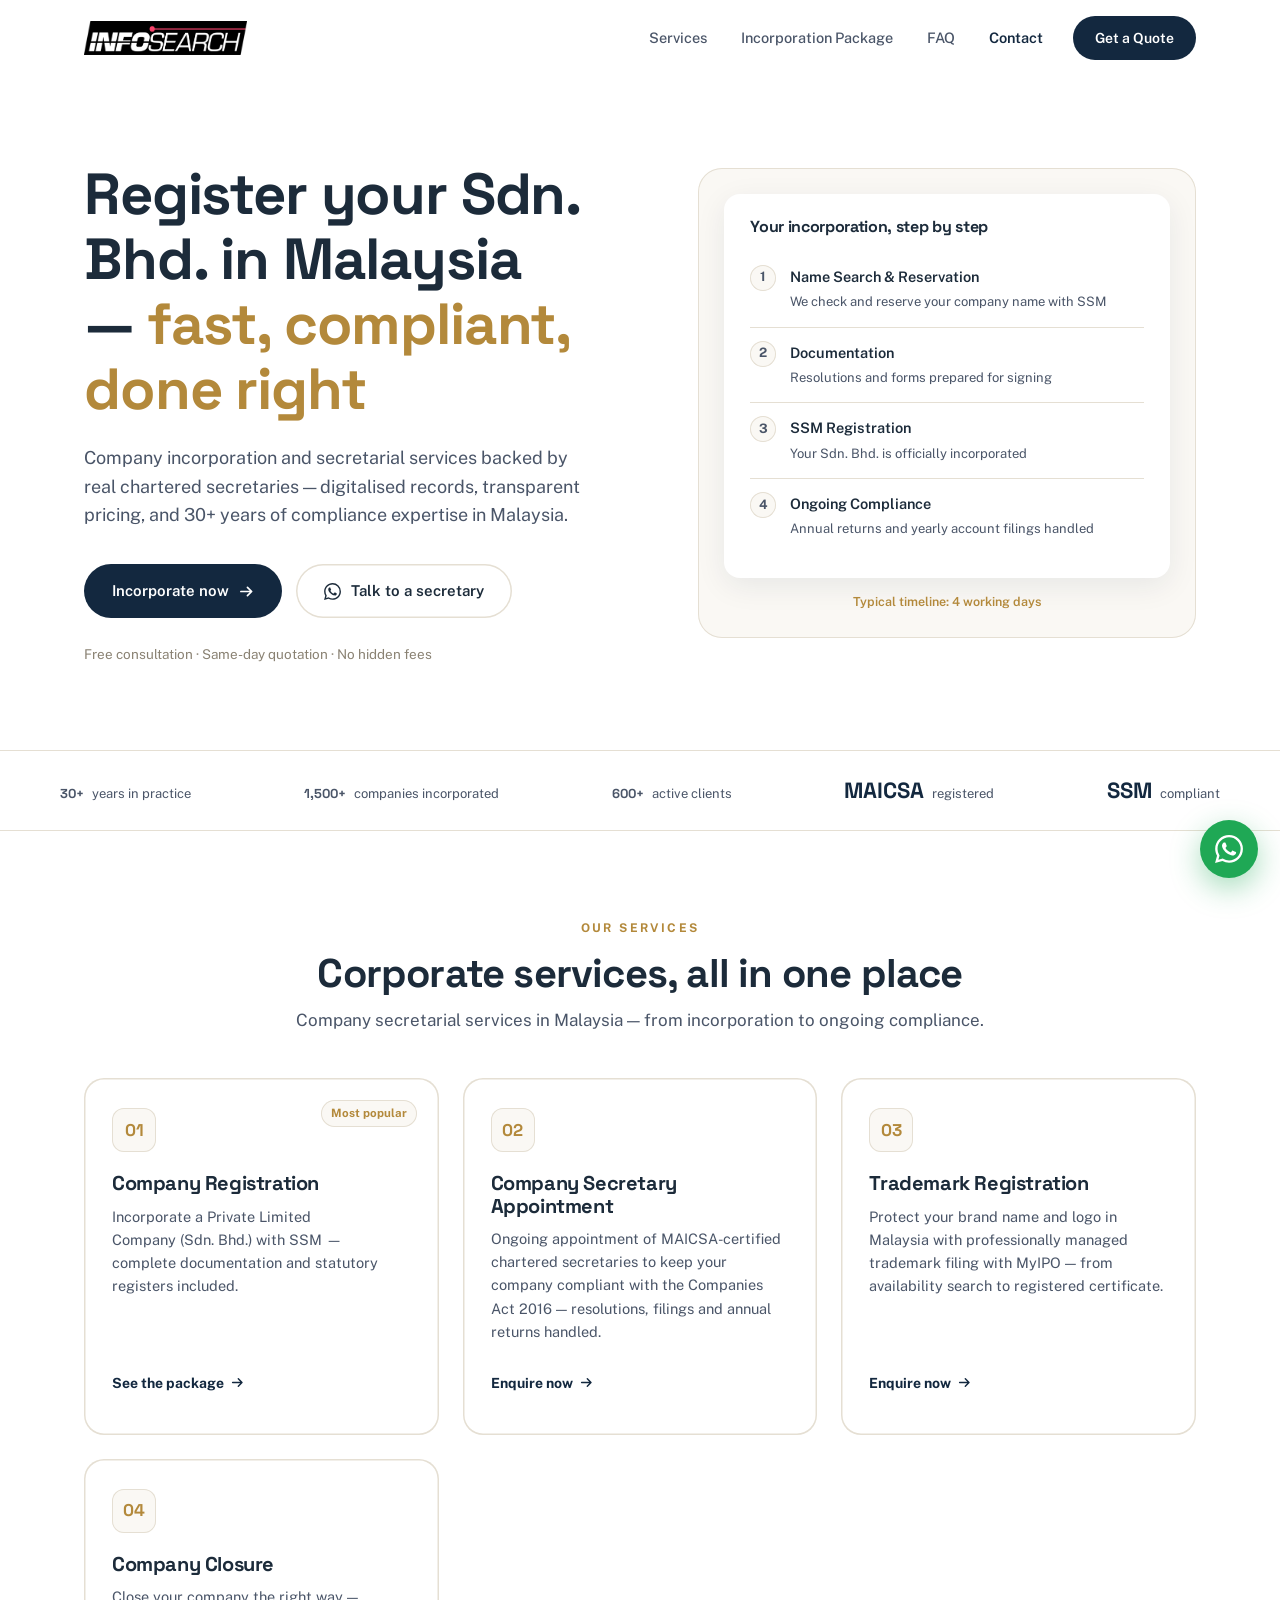
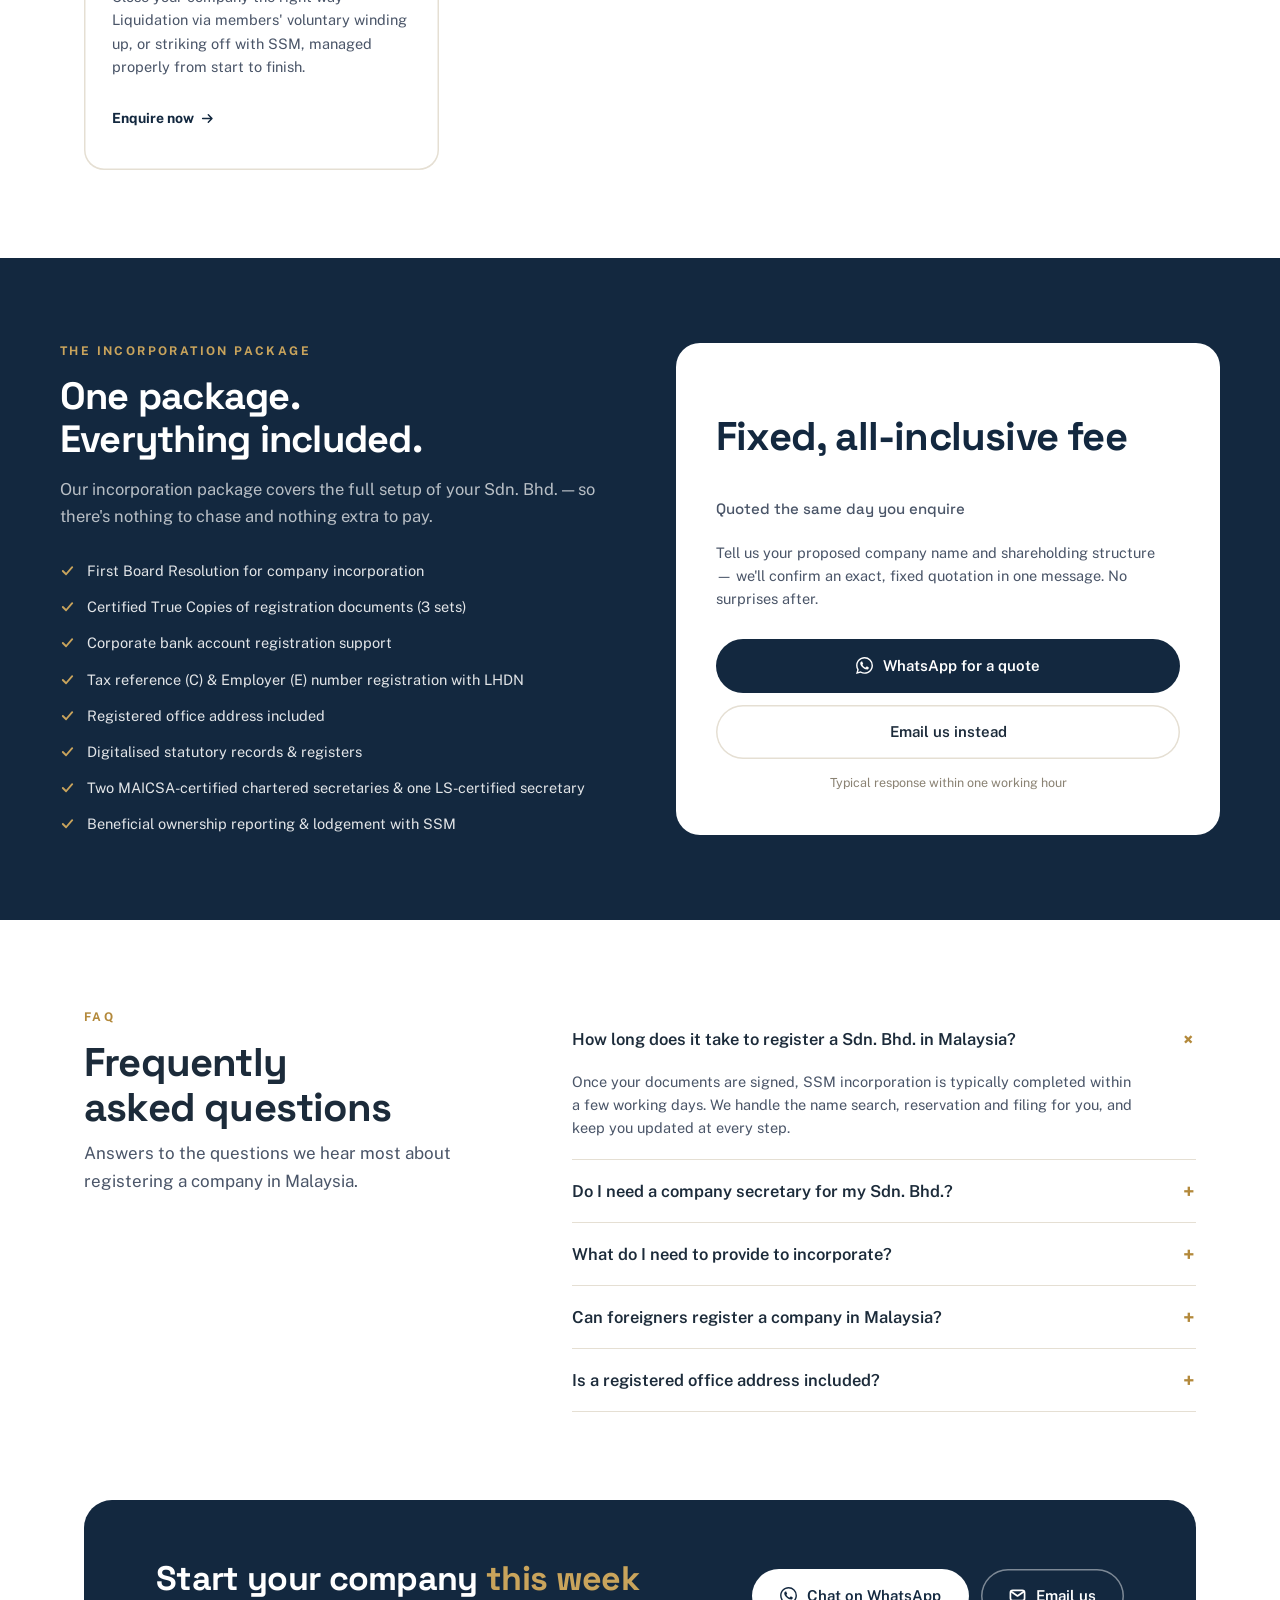
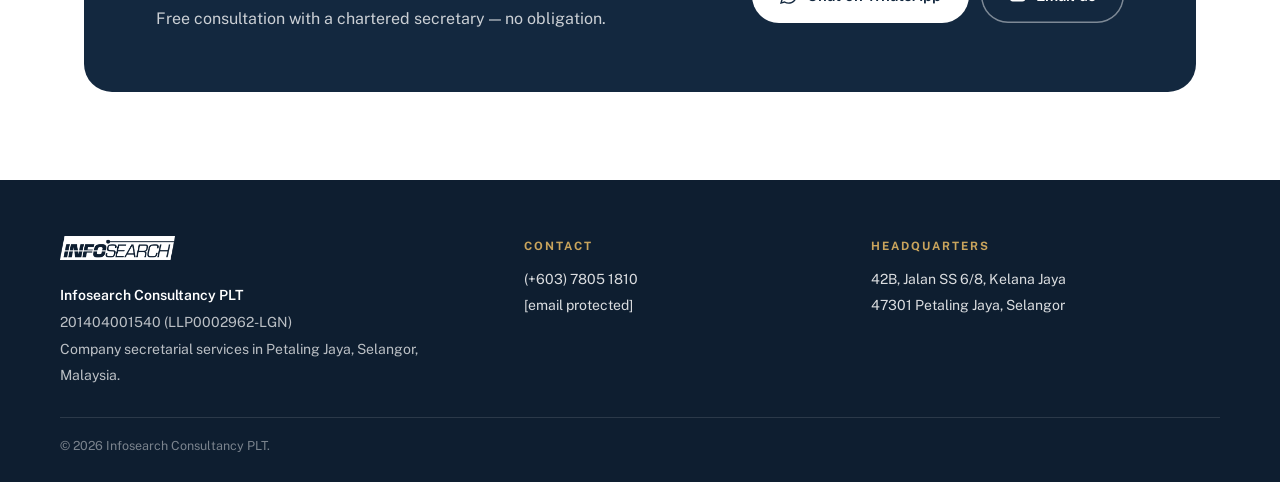
==== commit a03cfec3: "Add files via upload" ====
--- a/deploy/index.html
+++ b/deploy/index.html
@@ -154,6 +154,15 @@
           <svg width="13" height="13" viewBox="0 0 16 16" fill="none"><path d="M2 8h11M9 3.5L13.5 8L9 12.5" stroke="currentColor" stroke-width="1.8" stroke-linecap="round" stroke-linejoin="round"></path></svg>
         </a>
       </article>
+      <article class="svc-card reveal">
+        <div class="svc-icon">04</div>
+        <h3>Company Closure</h3>
+        <p>Close your company the right way — Liquidation via members' voluntary winding up,
+          or striking off with SSM, managed properly from start to finish.</p>
+        <a class="svc-link" href="#contact">Enquire now
+          <svg width="13" height="13" viewBox="0 0 16 16" fill="none"><path d="M2 8h11M9 3.5L13.5 8L9 12.5" stroke="currentColor" stroke-width="1.8" stroke-linecap="round" stroke-linejoin="round"></path></svg>
+        </a>
+      </article>
     </div>
   </div>
 </section>
@@ -173,7 +182,8 @@
         <li><svg width="15" height="15" viewBox="0 0 16 16" fill="none"><path d="M3 8.5L6.5 12L13 4.5" stroke="#C9A45C" stroke-width="2" stroke-linecap="round" stroke-linejoin="round"></path></svg>Tax reference (C) &amp; Employer (E) number registration with LHDN</li>
         <li><svg width="15" height="15" viewBox="0 0 16 16" fill="none"><path d="M3 8.5L6.5 12L13 4.5" stroke="#C9A45C" stroke-width="2" stroke-linecap="round" stroke-linejoin="round"></path></svg>Registered office address included</li>
         <li><svg width="15" height="15" viewBox="0 0 16 16" fill="none"><path d="M3 8.5L6.5 12L13 4.5" stroke="#C9A45C" stroke-width="2" stroke-linecap="round" stroke-linejoin="round"></path></svg>Digitalised statutory records &amp; registers</li>
-        <li><svg width="15" height="15" viewBox="0 0 16 16" fill="none"><path d="M3 8.5L6.5 12L13 4.5" stroke="#C9A45C" stroke-width="2" stroke-linecap="round" stroke-linejoin="round"></path></svg>Two MAICSA-certified chartered secretaries appointed</li>
+        <li><svg width="15" height="15" viewBox="0 0 16 16" fill="none"><path d="M3 8.5L6.5 12L13 4.5" stroke="#C9A45C" stroke-width="2" stroke-linecap="round" stroke-linejoin="round"></path></svg>Two MAICSA-certified chartered secretaries &amp; one LS-certified secretary</li>
+        <li><svg width="15" height="15" viewBox="0 0 16 16" fill="none"><path d="M3 8.5L6.5 12L13 4.5" stroke="#C9A45C" stroke-width="2" stroke-linecap="round" stroke-linejoin="round"></path></svg>Beneficial ownership reporting &amp; lodgement with SSM</li>
       </ul>
     </div>
     <div class="price-card reveal">
@@ -184,7 +194,7 @@
         <svg width="17" height="17" viewBox="0 0 24 24" fill="currentColor"><path d="M17.472 14.382c-.297-.149-1.758-.867-2.03-.967-.273-.099-.471-.148-.67.15-.197.297-.767.966-.94 1.164-.173.199-.347.223-.644.075-.297-.15-1.255-.463-2.39-1.475-.883-.788-1.48-1.761-1.653-2.059-.173-.297-.018-.458.13-.606.134-.133.297-.347.446-.52.149-.174.198-.298.298-.497.099-.198.05-.371-.025-.52-.075-.149-.669-1.612-.916-2.207-.242-.579-.487-.5-.669-.51-.173-.008-.371-.01-.57-.01-.198 0-.52.074-.792.372-.272.297-1.04 1.016-1.04 2.479 0 1.462 1.065 2.875 1.213 3.074.149.198 2.096 3.2 5.077 4.487.709.306 1.262.489 1.694.625.712.227 1.36.195 1.871.118.571-.085 1.758-.719 2.006-1.413.248-.694.248-1.289.173-1.413-.074-.124-.272-.198-.57-.347m-5.421 7.403h-.004a9.87 9.87 0 01-5.031-1.378l-.361-.214-3.741.982.998-3.648-.235-.374a9.86 9.86 0 01-1.51-5.26c.001-5.45 4.436-9.884 9.888-9.884 2.64 0 5.122 1.03 6.988 2.898a9.825 9.825 0 012.893 6.994c-.003 5.45-4.437 9.884-9.885 9.884m8.413-18.297A11.815 11.815 0 0012.05 0C5.495 0 .16 5.335.157 11.892c0 2.096.547 4.142 1.588 5.945L.057 24l6.305-1.654a11.882 11.882 0 005.683 1.448h.005c6.554 0 11.89-5.335 11.893-11.893a11.821 11.821 0 00-3.48-8.413z"></path></svg>
         WhatsApp for a quote
       </a>
-      <a class="btn btn-ghost" href="mailto:info@info-search.com.my?subject=Incorporation%20Package%20Quote">Email us instead</a>
+      <a class="btn btn-ghost" href="/cdn-cgi/l/email-protection#ed84838b82ad84838b82c09e888c9f8e85c38e8280c38094d29e988f87888e99d0a4838e829f9d829f8c99848283c8dfddbd8c8e868c8a88c8dfddbc98829988">Email us instead</a>
       <div class="price-foot">Typical response within one working hour</div>
     </div>
   </div>
@@ -245,7 +255,7 @@
         <svg width="17" height="17" viewBox="0 0 24 24" fill="currentColor"><path d="M17.472 14.382c-.297-.149-1.758-.867-2.03-.967-.273-.099-.471-.148-.67.15-.197.297-.767.966-.94 1.164-.173.199-.347.223-.644.075-.297-.15-1.255-.463-2.39-1.475-.883-.788-1.48-1.761-1.653-2.059-.173-.297-.018-.458.13-.606.134-.133.297-.347.446-.52.149-.174.198-.298.298-.497.099-.198.05-.371-.025-.52-.075-.149-.669-1.612-.916-2.207-.242-.579-.487-.5-.669-.51-.173-.008-.371-.01-.57-.01-.198 0-.52.074-.792.372-.272.297-1.04 1.016-1.04 2.479 0 1.462 1.065 2.875 1.213 3.074.149.198 2.096 3.2 5.077 4.487.709.306 1.262.489 1.694.625.712.227 1.36.195 1.871.118.571-.085 1.758-.719 2.006-1.413.248-.694.248-1.289.173-1.413-.074-.124-.272-.198-.57-.347m-5.421 7.403h-.004a9.87 9.87 0 01-5.031-1.378l-.361-.214-3.741.982.998-3.648-.235-.374a9.86 9.86 0 01-1.51-5.26c.001-5.45 4.436-9.884 9.888-9.884 2.64 0 5.122 1.03 6.988 2.898a9.825 9.825 0 012.893 6.994c-.003 5.45-4.437 9.884-9.885 9.884m8.413-18.297A11.815 11.815 0 0012.05 0C5.495 0 .16 5.335.157 11.892c0 2.096.547 4.142 1.588 5.945L.057 24l6.305-1.654a11.882 11.882 0 005.683 1.448h.005c6.554 0 11.89-5.335 11.893-11.893a11.821 11.821 0 00-3.48-8.413z"></path></svg>
         Chat on WhatsApp
         </a>
-        <a class="btn btn-outline-light" href="mailto:info@info-search.com.my?subject=Free%20Consultation%20Enquiry">
+        <a class="btn btn-outline-light" href="/cdn-cgi/l/email-protection#0861666e674861666e67257b6d697a6b60266b6765266571377b7d6a626d6b7c354e7a6d6d2d3a384b67667b7d647c697c6167662d3a384d66797d617a71">
           <svg width="17" height="17" viewBox="0 0 18 18" fill="none"><rect x="1.5" y="3.5" width="15" height="11" rx="2.5" stroke="currentColor" stroke-width="1.8"></rect><path d="M2.5 5L9 9.5L15.5 5" stroke="currentColor" stroke-width="1.8" stroke-linecap="round" stroke-linejoin="round"></path></svg>
           Email us
         </a>
@@ -266,7 +276,7 @@
     <div>
       <div class="footer-label">CONTACT</div>
       <a href="tel:+60378051810">(+603) 7805 1810</a><br>
-      <a href="mailto:info@info-search.com.my">info@info-search.com.my</a>
+      <a href="/cdn-cgi/l/email-protection#e38a8d858ca38a8d858cce90868291808bcd808c8ecd8e9a"><span class="__cf_email__" data-cfemail="98f1f6fef7d8f1f6fef7b5ebfdf9eafbf0b6fbf7f5b6f5e1">[email&#160;protected]</span></a>
     </div>
     <div>
       <div class="footer-label">HEADQUARTERS</div>
@@ -282,6 +292,6 @@
   <svg width="28" height="28" viewBox="0 0 24 24" fill="currentColor"><path d="M17.472 14.382c-.297-.149-1.758-.867-2.03-.967-.273-.099-.471-.148-.67.15-.197.297-.767.966-.94 1.164-.173.199-.347.223-.644.075-.297-.15-1.255-.463-2.39-1.475-.883-.788-1.48-1.761-1.653-2.059-.173-.297-.018-.458.13-.606.134-.133.297-.347.446-.52.149-.174.198-.298.298-.497.099-.198.05-.371-.025-.52-.075-.149-.669-1.612-.916-2.207-.242-.579-.487-.5-.669-.51-.173-.008-.371-.01-.57-.01-.198 0-.52.074-.792.372-.272.297-1.04 1.016-1.04 2.479 0 1.462 1.065 2.875 1.213 3.074.149.198 2.096 3.2 5.077 4.487.709.306 1.262.489 1.694.625.712.227 1.36.195 1.871.118.571-.085 1.758-.719 2.006-1.413.248-.694.248-1.289.173-1.413-.074-.124-.272-.198-.57-.347m-5.421 7.403h-.004a9.87 9.87 0 01-5.031-1.378l-.361-.214-3.741.982.998-3.648-.235-.374a9.86 9.86 0 01-1.51-5.26c.001-5.45 4.436-9.884 9.888-9.884 2.64 0 5.122 1.03 6.988 2.898a9.825 9.825 0 012.893 6.994c-.003 5.45-4.437 9.884-9.885 9.884m8.413-18.297A11.815 11.815 0 0012.05 0C5.495 0 .16 5.335.157 11.892c0 2.096.547 4.142 1.588 5.945L.057 24l6.305-1.654a11.882 11.882 0 005.683 1.448h.005c6.554 0 11.89-5.335 11.893-11.893a11.821 11.821 0 00-3.48-8.413z"></path></svg>
 </a>
 
-<script src="site/script.js" defer></script>
+<script data-cfasync="false" src="/cdn-cgi/scripts/5c5dd728/cloudflare-static/email-decode.min.js"></script><script src="site/script.js" defer></script>
 </body>
 </html>
--- a/deploy/site/style.css
+++ b/deploy/site/style.css
@@ -124,6 +124,7 @@
 /* ---------- sections ---------- */
 .section { padding: 88px 0; }
 .section-head { max-width: 720px; margin-bottom: 44px; }
+#services .section-head { text-align: center; margin-left: auto; margin-right: auto; }
 .section-head h2 { font-size: clamp(30px, 3.4vw, 40px); font-weight: 700; margin-bottom: 10px; }
 .section-head p { font-size: 17px; color: var(--sub); }
 .kicker { font-size: 12px; font-weight: 700; letter-spacing: .2em; text-transform: uppercase; color: var(--gold); display: block; margin-bottom: 14px; }
@@ -253,8 +254,21 @@
   .nav-links a:not(.btn) { padding: 13px 14px; font-size: 16px; }
   .nav-links .btn { margin: 10px 0 0; }
   .hero { padding: 40px 0 64px; }
+  .hero-ctas { flex-direction: column; align-items: stretch; max-width: 420px; }
+  .hero-ctas .btn { width: 100%; }
   .section { padding: 64px 0; }
   .pkg-grid { padding: 64px 0; }
   .cta-band { flex-direction: column; text-align: center; padding: 44px 28px; }
-  .trust-inner { justify-content: flex-start; gap: 18px 32px; }
-}
+  .cta-actions { flex-direction: column; align-items: stretch; width: 100%; max-width: 420px; }
+  .cta-actions .btn { width: 100%; }
+
+  /* Center content on mobile — avoids left-stuck look */
+  .trust-inner { justify-content: center; gap: 18px 32px; text-align: center; }
+  .section-head { text-align: center; margin-left: auto; margin-right: auto; }
+  .svc-grid { margin: 0 auto; }
+  .pkg-grid > div:first-child { text-align: center; }
+  .pkg-list { text-align: left; max-width: 420px; margin: 0 auto; }
+  .price-card { margin: 0 auto; text-align: center; }
+  .faq-grid .section-head { text-align: center; }
+  .footer-grid, .footer-bottom { padding-left: 44px; }
+}
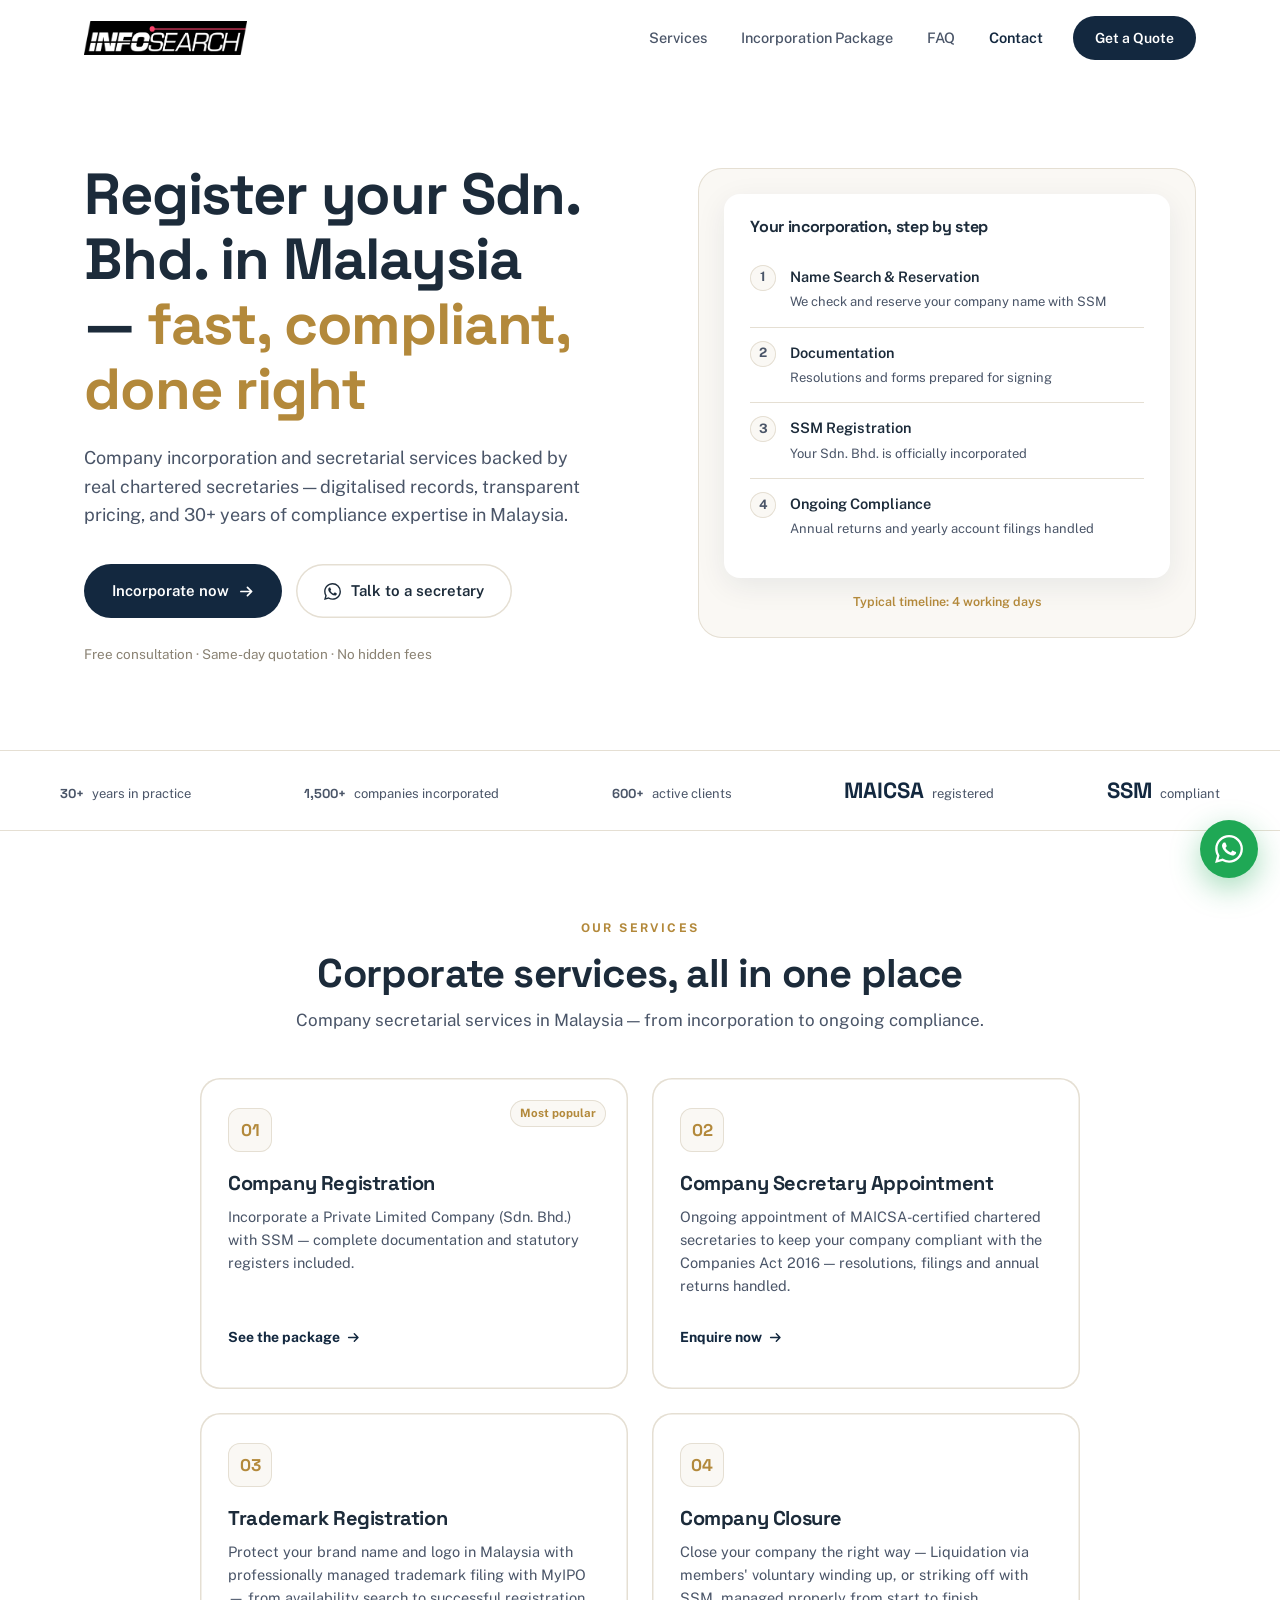
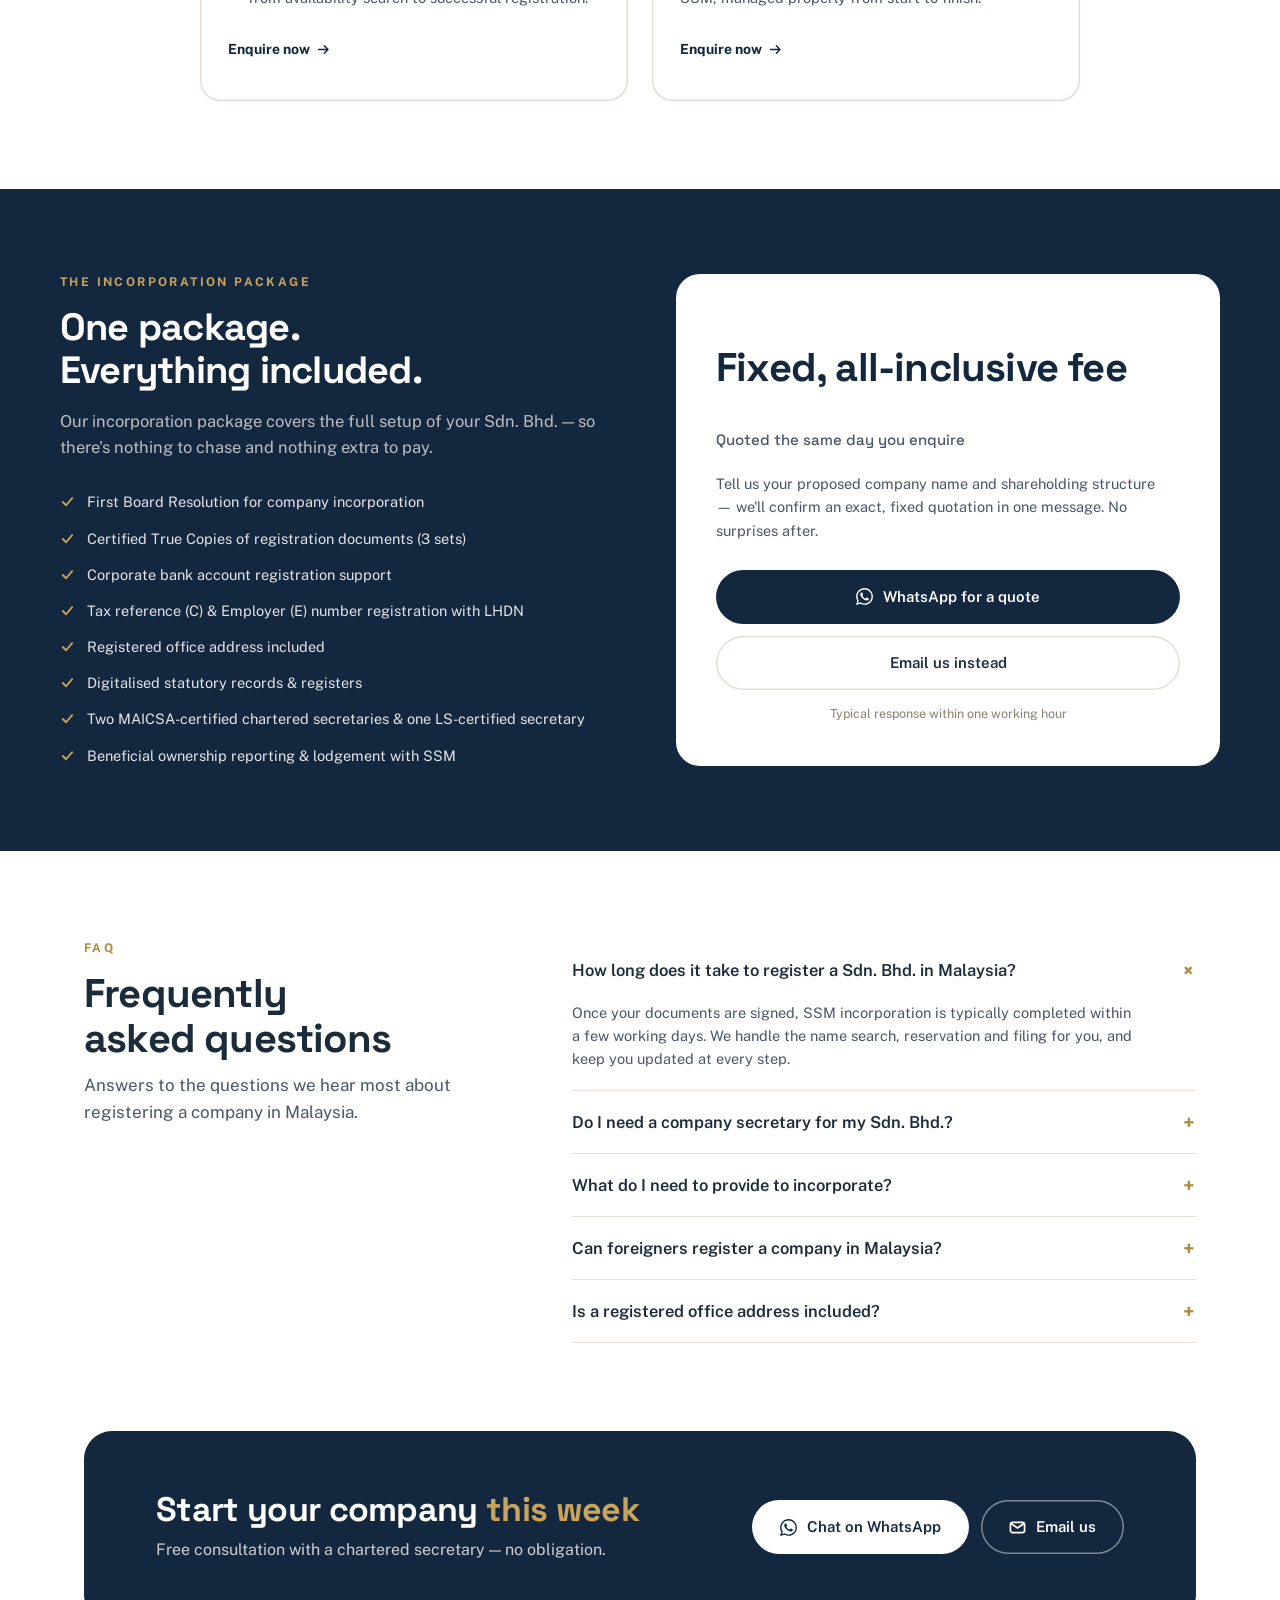
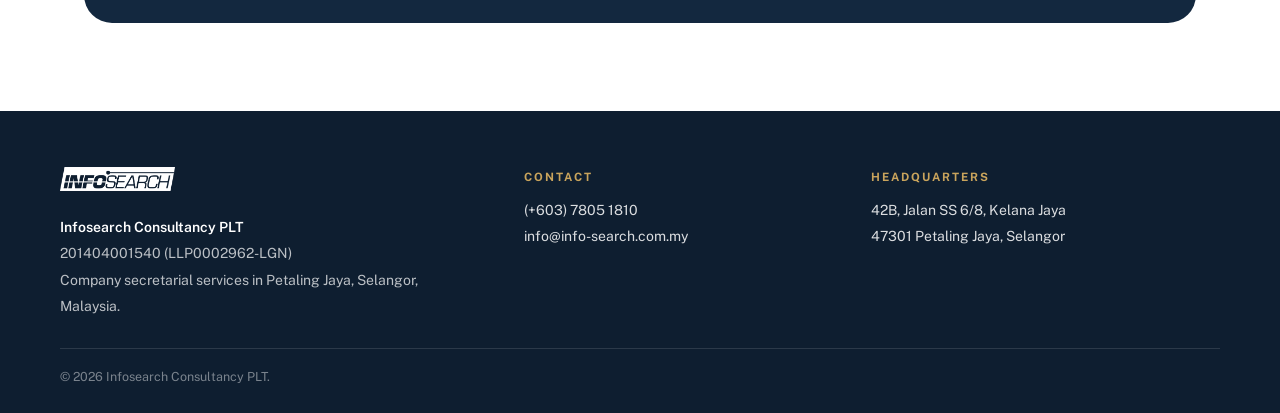
==== commit 17a1f100: "Add files via upload" ====
--- a/deploy/index.html
+++ b/deploy/index.html
@@ -149,7 +149,7 @@
         <div class="svc-icon">03</div>
         <h3>Trademark Registration</h3>
         <p>Protect your brand name and logo in Malaysia with professionally managed trademark
-          filing with MyIPO — from availability search to registered certificate.</p>
+          filing with MyIPO — from availability search to successful registration.</p>
         <a class="svc-link" href="#contact">Enquire now
           <svg width="13" height="13" viewBox="0 0 16 16" fill="none"><path d="M2 8h11M9 3.5L13.5 8L9 12.5" stroke="currentColor" stroke-width="1.8" stroke-linecap="round" stroke-linejoin="round"></path></svg>
         </a>
@@ -194,7 +194,7 @@
         <svg width="17" height="17" viewBox="0 0 24 24" fill="currentColor"><path d="M17.472 14.382c-.297-.149-1.758-.867-2.03-.967-.273-.099-.471-.148-.67.15-.197.297-.767.966-.94 1.164-.173.199-.347.223-.644.075-.297-.15-1.255-.463-2.39-1.475-.883-.788-1.48-1.761-1.653-2.059-.173-.297-.018-.458.13-.606.134-.133.297-.347.446-.52.149-.174.198-.298.298-.497.099-.198.05-.371-.025-.52-.075-.149-.669-1.612-.916-2.207-.242-.579-.487-.5-.669-.51-.173-.008-.371-.01-.57-.01-.198 0-.52.074-.792.372-.272.297-1.04 1.016-1.04 2.479 0 1.462 1.065 2.875 1.213 3.074.149.198 2.096 3.2 5.077 4.487.709.306 1.262.489 1.694.625.712.227 1.36.195 1.871.118.571-.085 1.758-.719 2.006-1.413.248-.694.248-1.289.173-1.413-.074-.124-.272-.198-.57-.347m-5.421 7.403h-.004a9.87 9.87 0 01-5.031-1.378l-.361-.214-3.741.982.998-3.648-.235-.374a9.86 9.86 0 01-1.51-5.26c.001-5.45 4.436-9.884 9.888-9.884 2.64 0 5.122 1.03 6.988 2.898a9.825 9.825 0 012.893 6.994c-.003 5.45-4.437 9.884-9.885 9.884m8.413-18.297A11.815 11.815 0 0012.05 0C5.495 0 .16 5.335.157 11.892c0 2.096.547 4.142 1.588 5.945L.057 24l6.305-1.654a11.882 11.882 0 005.683 1.448h.005c6.554 0 11.89-5.335 11.893-11.893a11.821 11.821 0 00-3.48-8.413z"></path></svg>
         WhatsApp for a quote
       </a>
-      <a class="btn btn-ghost" href="/cdn-cgi/l/email-protection#ed84838b82ad84838b82c09e888c9f8e85c38e8280c38094d29e988f87888e99d0a4838e829f9d829f8c99848283c8dfddbd8c8e868c8a88c8dfddbc98829988">Email us instead</a>
+      <a class="btn btn-ghost js-email" data-subject="Incorporation%20Package%20Quote" href="#">Email us instead</a>
       <div class="price-foot">Typical response within one working hour</div>
     </div>
   </div>
@@ -255,7 +255,7 @@
         <svg width="17" height="17" viewBox="0 0 24 24" fill="currentColor"><path d="M17.472 14.382c-.297-.149-1.758-.867-2.03-.967-.273-.099-.471-.148-.67.15-.197.297-.767.966-.94 1.164-.173.199-.347.223-.644.075-.297-.15-1.255-.463-2.39-1.475-.883-.788-1.48-1.761-1.653-2.059-.173-.297-.018-.458.13-.606.134-.133.297-.347.446-.52.149-.174.198-.298.298-.497.099-.198.05-.371-.025-.52-.075-.149-.669-1.612-.916-2.207-.242-.579-.487-.5-.669-.51-.173-.008-.371-.01-.57-.01-.198 0-.52.074-.792.372-.272.297-1.04 1.016-1.04 2.479 0 1.462 1.065 2.875 1.213 3.074.149.198 2.096 3.2 5.077 4.487.709.306 1.262.489 1.694.625.712.227 1.36.195 1.871.118.571-.085 1.758-.719 2.006-1.413.248-.694.248-1.289.173-1.413-.074-.124-.272-.198-.57-.347m-5.421 7.403h-.004a9.87 9.87 0 01-5.031-1.378l-.361-.214-3.741.982.998-3.648-.235-.374a9.86 9.86 0 01-1.51-5.26c.001-5.45 4.436-9.884 9.888-9.884 2.64 0 5.122 1.03 6.988 2.898a9.825 9.825 0 012.893 6.994c-.003 5.45-4.437 9.884-9.885 9.884m8.413-18.297A11.815 11.815 0 0012.05 0C5.495 0 .16 5.335.157 11.892c0 2.096.547 4.142 1.588 5.945L.057 24l6.305-1.654a11.882 11.882 0 005.683 1.448h.005c6.554 0 11.89-5.335 11.893-11.893a11.821 11.821 0 00-3.48-8.413z"></path></svg>
         Chat on WhatsApp
         </a>
-        <a class="btn btn-outline-light" href="/cdn-cgi/l/email-protection#0861666e674861666e67257b6d697a6b60266b6765266571377b7d6a626d6b7c354e7a6d6d2d3a384b67667b7d647c697c6167662d3a384d66797d617a71">
+        <a class="btn btn-outline-light js-email" data-subject="Free%20Consultation%20Enquiry" href="#">
           <svg width="17" height="17" viewBox="0 0 18 18" fill="none"><rect x="1.5" y="3.5" width="15" height="11" rx="2.5" stroke="currentColor" stroke-width="1.8"></rect><path d="M2.5 5L9 9.5L15.5 5" stroke="currentColor" stroke-width="1.8" stroke-linecap="round" stroke-linejoin="round"></path></svg>
           Email us
         </a>
@@ -276,7 +276,7 @@
     <div>
       <div class="footer-label">CONTACT</div>
       <a href="tel:+60378051810">(+603) 7805 1810</a><br>
-      <a href="/cdn-cgi/l/email-protection#e38a8d858ca38a8d858cce90868291808bcd808c8ecd8e9a"><span class="__cf_email__" data-cfemail="98f1f6fef7d8f1f6fef7b5ebfdf9eafbf0b6fbf7f5b6f5e1">[email&#160;protected]</span></a>
+      <a class="js-email js-email-text" href="#">email us</a>
     </div>
     <div>
       <div class="footer-label">HEADQUARTERS</div>
@@ -292,6 +292,6 @@
   <svg width="28" height="28" viewBox="0 0 24 24" fill="currentColor"><path d="M17.472 14.382c-.297-.149-1.758-.867-2.03-.967-.273-.099-.471-.148-.67.15-.197.297-.767.966-.94 1.164-.173.199-.347.223-.644.075-.297-.15-1.255-.463-2.39-1.475-.883-.788-1.48-1.761-1.653-2.059-.173-.297-.018-.458.13-.606.134-.133.297-.347.446-.52.149-.174.198-.298.298-.497.099-.198.05-.371-.025-.52-.075-.149-.669-1.612-.916-2.207-.242-.579-.487-.5-.669-.51-.173-.008-.371-.01-.57-.01-.198 0-.52.074-.792.372-.272.297-1.04 1.016-1.04 2.479 0 1.462 1.065 2.875 1.213 3.074.149.198 2.096 3.2 5.077 4.487.709.306 1.262.489 1.694.625.712.227 1.36.195 1.871.118.571-.085 1.758-.719 2.006-1.413.248-.694.248-1.289.173-1.413-.074-.124-.272-.198-.57-.347m-5.421 7.403h-.004a9.87 9.87 0 01-5.031-1.378l-.361-.214-3.741.982.998-3.648-.235-.374a9.86 9.86 0 01-1.51-5.26c.001-5.45 4.436-9.884 9.888-9.884 2.64 0 5.122 1.03 6.988 2.898a9.825 9.825 0 012.893 6.994c-.003 5.45-4.437 9.884-9.885 9.884m8.413-18.297A11.815 11.815 0 0012.05 0C5.495 0 .16 5.335.157 11.892c0 2.096.547 4.142 1.588 5.945L.057 24l6.305-1.654a11.882 11.882 0 005.683 1.448h.005c6.554 0 11.89-5.335 11.893-11.893a11.821 11.821 0 00-3.48-8.413z"></path></svg>
 </a>
 
-<script data-cfasync="false" src="/cdn-cgi/scripts/5c5dd728/cloudflare-static/email-decode.min.js"></script><script src="site/script.js" defer></script>
+<script src="site/script.js" defer></script>
 </body>
 </html>
--- a/deploy/site/style.css
+++ b/deploy/site/style.css
@@ -130,7 +130,7 @@
 .kicker { font-size: 12px; font-weight: 700; letter-spacing: .2em; text-transform: uppercase; color: var(--gold); display: block; margin-bottom: 14px; }
 
 /* services */
-.svc-grid { display: grid; grid-template-columns: repeat(3, 1fr); gap: 24px; }
+.svc-grid { display: grid; grid-template-columns: repeat(2, 1fr); gap: 24px; max-width: 880px; margin: 0 auto; }
 .svc-card {
   position: relative; background: #fff; border-radius: 20px; padding: 30px 28px;
   box-shadow: inset 0 0 0 1.5px var(--line);
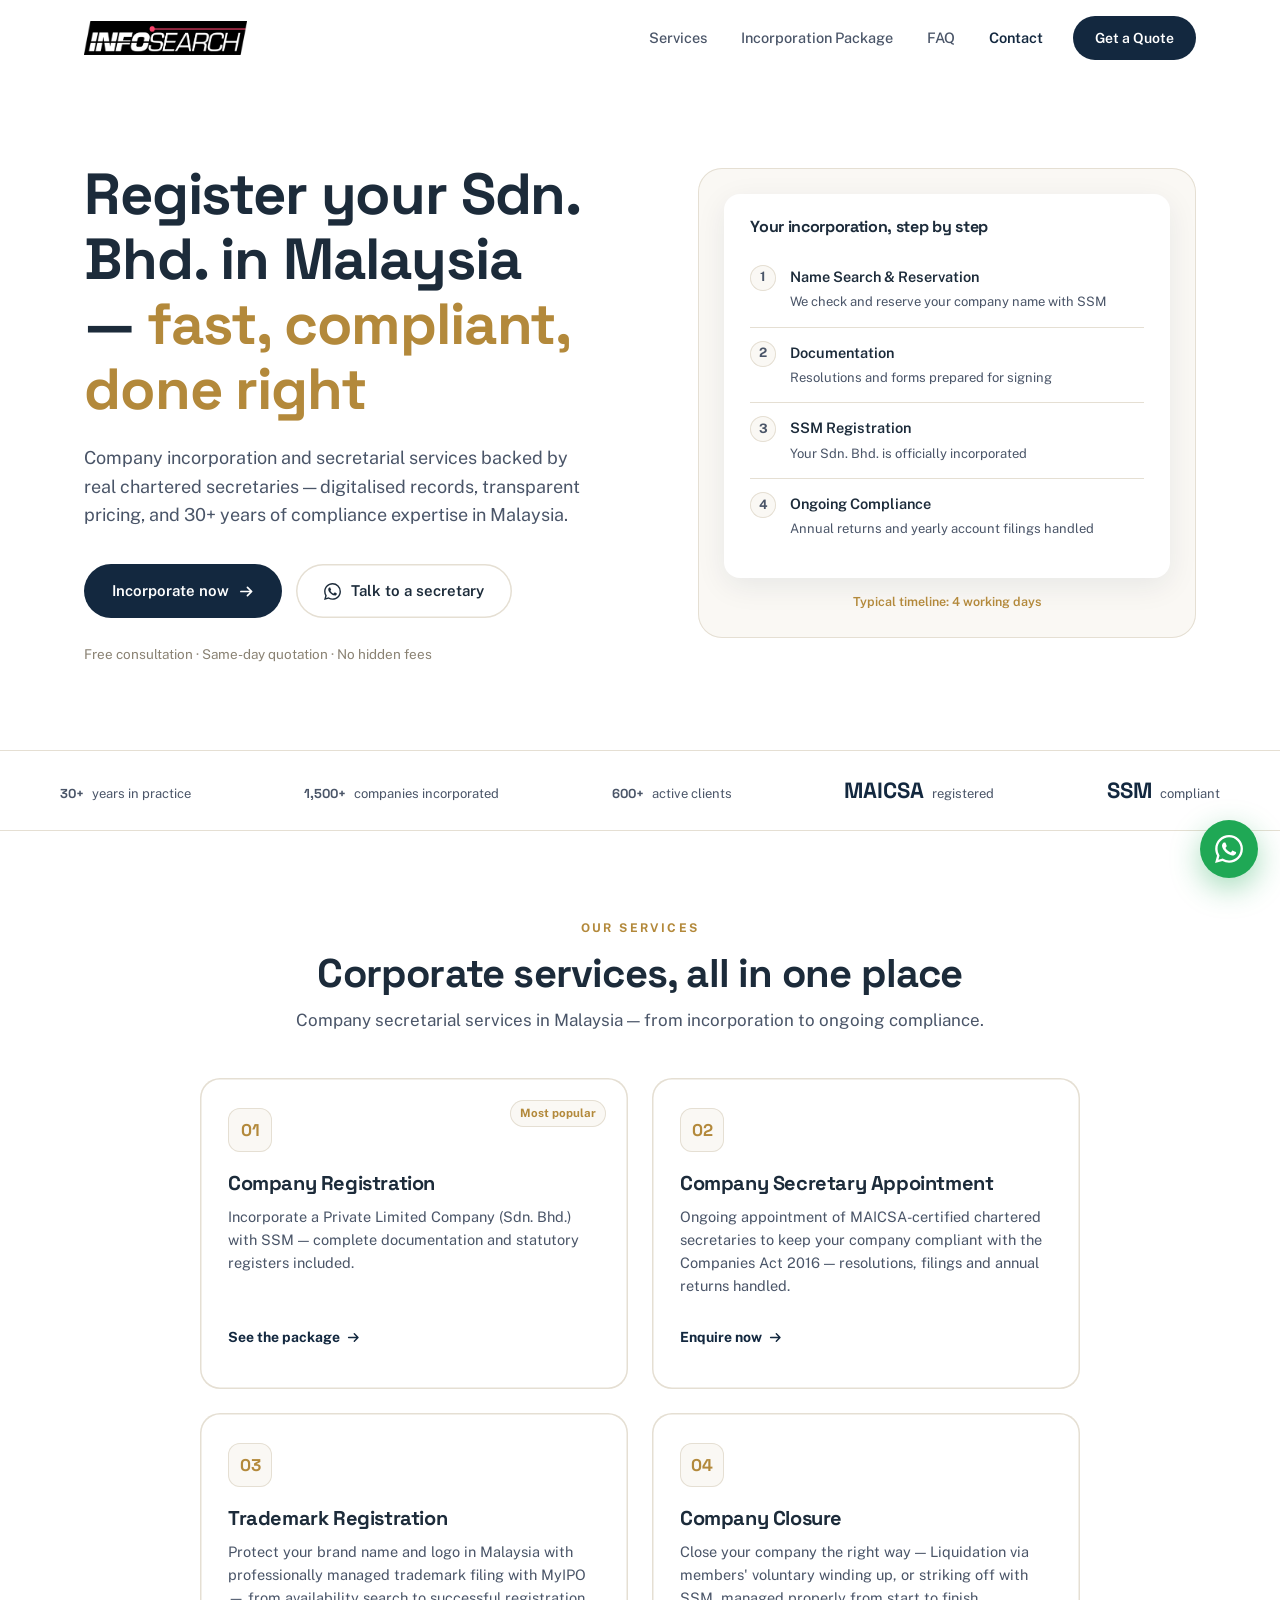
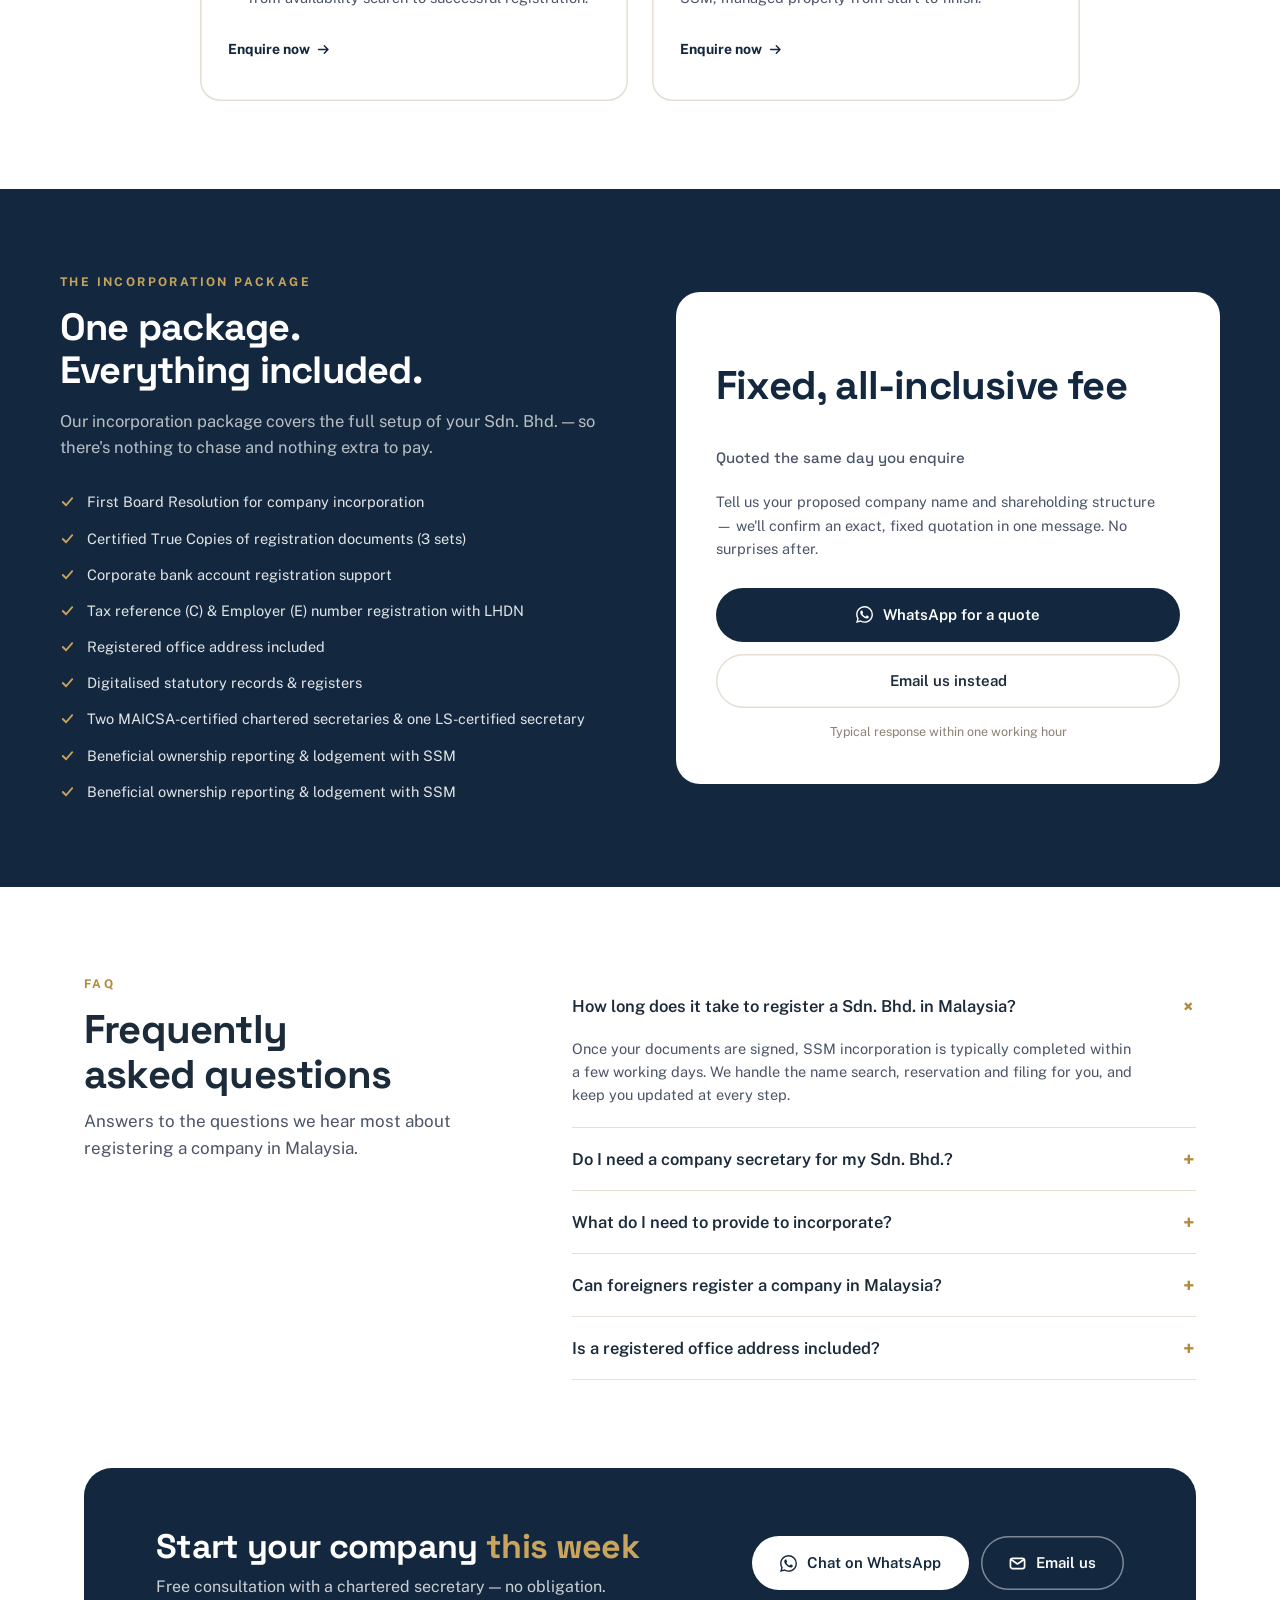
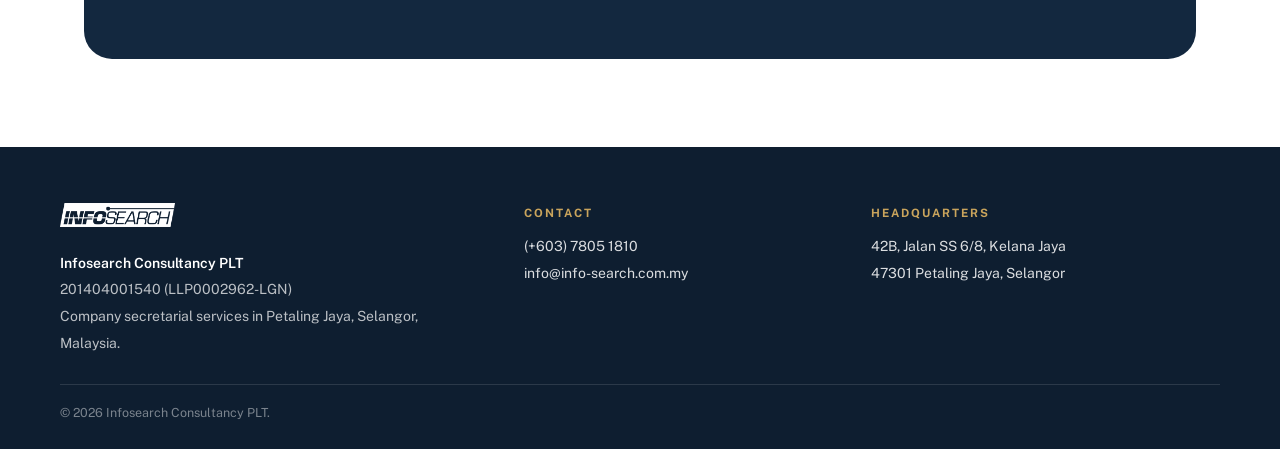
==== commit f5687dd2: "Add files via upload" ====
--- a/deploy/index.html
+++ b/deploy/index.html
@@ -1,16 +1,28 @@
 <!DOCTYPE html>
-<html lang="en">
+<html lang="en-MY">
 <head>
 <meta charset="UTF-8"></meta>
 <meta name="viewport" content="width=device-width, initial-scale=1.0"></meta>
 <title>Company Secretary &amp; Sdn Bhd Registration Malaysia | Infosearch Consultancy PLT</title>
 <meta name="description" content="Register your Sdn. Bhd. in Malaysia with MAICSA-certified chartered secretaries. 30+ years of company secretarial services in Petaling Jaya — incorporation, compliance &amp; trademark registration. Get a same-day quote."></meta>
+<meta name="robots" content="index, follow, max-image-preview:large, max-snippet:-1"></meta>
+<meta name="author" content="Infosearch Consultancy PLT"></meta>
+<meta name="geo.region" content="MY-10"></meta>
+<meta name="geo.placename" content="Petaling Jaya, Selangor"></meta>
+<meta name="geo.position" content="3.1053459;101.5983552"></meta>
+<meta name="ICBM" content="3.1053459, 101.5983552"></meta>
+<meta property="og:site_name" content="Infosearch Consultancy PLT"></meta>
 <meta property="og:title" content="Company Secretary &amp; Sdn Bhd Registration Malaysia | Infosearch Consultancy PLT"></meta>
 <meta property="og:description" content="Sdn. Bhd. incorporation, company secretary appointment and trademark registration — handled end-to-end by chartered secretaries with 30+ years of experience."></meta>
 <meta property="og:type" content="website"></meta>
+<meta property="og:locale" content="en_MY"></meta>
 <meta property="og:url" content="https://www.info-search.com.my/"></meta>
-<meta property="og:image" content="https://www.info-search.com.my/assets/logo-coloured.png"></meta>
+<meta property="og:image" content="https://www.info-search.com.my/assets/logo-coloured-hq.png"></meta>
+<meta property="og:image:alt" content="Infosearch Consultancy PLT logo"></meta>
 <meta name="twitter:card" content="summary_large_image"></meta>
+<meta name="twitter:title" content="Company Secretary &amp; Sdn Bhd Registration Malaysia | Infosearch Consultancy PLT"></meta>
+<meta name="twitter:description" content="Register your Sdn. Bhd. in Malaysia with MAICSA-certified chartered secretaries. Incorporation, compliance &amp; trademark registration."></meta>
+<meta name="twitter:image" content="https://www.info-search.com.my/assets/logo-coloured-hq.png"></meta>
 <link rel="canonical" href="https://www.info-search.com.my/"></link>
 <link rel="preconnect" href="https://fonts.googleapis.com">
 <link rel="preconnect" href="https://fonts.gstatic.com" crossorigin>
@@ -20,11 +32,17 @@
 {
   "@context": "https://schema.org",
   "@type": "ProfessionalService",
+  "@id": "https://www.info-search.com.my/#organization",
   "name": "Infosearch Consultancy PLT",
-  "description": "Corporate secretarial services in Malaysia: Sdn Bhd company registration, company secretary appointment and trademark registration.",
+  "alternateName": "Infosearch",
+  "description": "Corporate secretarial services in Malaysia: Sdn Bhd company registration, company secretary appointment, trademark registration and company closure.",
   "url": "https://www.info-search.com.my/",
+  "logo": "https://www.info-search.com.my/assets/logo-coloured-hq.png",
+  "image": "https://www.info-search.com.my/assets/logo-coloured-hq.png",
   "telephone": "+60378051810",
   "email": "info@info-search.com.my",
+  "priceRange": "$$",
+  "foundingDate": "1994",
   "address": {
     "@type": "PostalAddress",
     "streetAddress": "42B, Jalan SS 6/8, Kelana Jaya",
@@ -33,8 +51,66 @@
     "postalCode": "47301",
     "addressCountry": "MY"
   },
-  "areaServed": "Malaysia",
-  "knowsAbout": ["Company registration Malaysia", "Sdn Bhd incorporation", "Company secretary", "SSM compliance", "Trademark registration"]
+  "geo": {
+    "@type": "GeoCoordinates",
+    "latitude": 3.1053459,
+    "longitude": 101.5983552
+  },
+  "hasMap": "https://www.google.com/maps/place/Infosearch+Consultancy+PLT/@3.1053459,101.5957803,17z",
+  "openingHoursSpecification": [{
+    "@type": "OpeningHoursSpecification",
+    "dayOfWeek": ["Monday", "Tuesday", "Wednesday", "Thursday", "Friday"],
+    "opens": "09:00",
+    "closes": "18:00"
+  }],
+  "areaServed": {
+    "@type": "Country",
+    "name": "Malaysia"
+  },
+  "knowsAbout": ["Company registration Malaysia", "Sdn Bhd incorporation", "Company secretary", "SSM compliance", "Companies Act 2016", "Trademark registration", "Company closure"],
+  "hasOfferCatalog": {
+    "@type": "OfferCatalog",
+    "name": "Corporate secretarial services",
+    "itemListElement": [
+      { "@type": "Offer", "itemOffered": { "@type": "Service", "name": "Company Registration (Sdn. Bhd.)", "description": "Incorporate a Private Limited Company with SSM — complete documentation and statutory registers." } },
+      { "@type": "Offer", "itemOffered": { "@type": "Service", "name": "Company Secretary Appointment", "description": "MAICSA-certified chartered secretaries keeping your company compliant with the Companies Act 2016." } },
+      { "@type": "Offer", "itemOffered": { "@type": "Service", "name": "Trademark Registration", "description": "Brand protection in Malaysia with MyIPO trademark filing." } },
+      { "@type": "Offer", "itemOffered": { "@type": "Service", "name": "Company Closure", "description": "Members' voluntary winding up or striking off with SSM." } }
+    ]
+  }
+}
+</script>
+<script type="application/ld+json">
+{
+  "@context": "https://schema.org",
+  "@type": "FAQPage",
+  "mainEntity": [
+    {
+      "@type": "Question",
+      "name": "How long does it take to register a Sdn. Bhd. in Malaysia?",
+      "acceptedAnswer": { "@type": "Answer", "text": "Once your documents are signed, SSM incorporation is typically completed within a few working days. We handle the name search, reservation and filing for you, and keep you updated at every step." }
+    },
+    {
+      "@type": "Question",
+      "name": "Do I need a company secretary for my Sdn. Bhd.?",
+      "acceptedAnswer": { "@type": "Answer", "text": "Yes — under the Companies Act 2016, every Malaysian company must appoint a licensed company secretary within 30 days of incorporation. Our package includes the appointment of two MAICSA-certified chartered secretaries from day one." }
+    },
+    {
+      "@type": "Question",
+      "name": "What do I need to provide to incorporate?",
+      "acceptedAnswer": { "@type": "Answer", "text": "Just your proposed company name, the identity documents of directors and shareholders, your intended business activity, and the shareholding structure. We prepare everything else, including all statutory forms and resolutions." }
+    },
+    {
+      "@type": "Question",
+      "name": "Can foreigners register a company in Malaysia?",
+      "acceptedAnswer": { "@type": "Answer", "text": "Yes — foreigners can own a Malaysian Sdn. Bhd., subject to industry-specific requirements. Speak to us about your situation and we'll advise on the right structure before you commit to anything." }
+    },
+    {
+      "@type": "Question",
+      "name": "Is a registered office address included?",
+      "acceptedAnswer": { "@type": "Answer", "text": "Yes. Our incorporation package includes the use of our registered office address in Kelana Jaya, Petaling Jaya — a statutory requirement for every Malaysian company." }
+    }
+  ]
 }
 </script>
 </head>
@@ -184,6 +260,7 @@
         <li><svg width="15" height="15" viewBox="0 0 16 16" fill="none"><path d="M3 8.5L6.5 12L13 4.5" stroke="#C9A45C" stroke-width="2" stroke-linecap="round" stroke-linejoin="round"></path></svg>Digitalised statutory records &amp; registers</li>
         <li><svg width="15" height="15" viewBox="0 0 16 16" fill="none"><path d="M3 8.5L6.5 12L13 4.5" stroke="#C9A45C" stroke-width="2" stroke-linecap="round" stroke-linejoin="round"></path></svg>Two MAICSA-certified chartered secretaries &amp; one LS-certified secretary</li>
         <li><svg width="15" height="15" viewBox="0 0 16 16" fill="none"><path d="M3 8.5L6.5 12L13 4.5" stroke="#C9A45C" stroke-width="2" stroke-linecap="round" stroke-linejoin="round"></path></svg>Beneficial ownership reporting &amp; lodgement with SSM</li>
+        <li><svg width="15" height="15" viewBox="0 0 16 16" fill="none"><path d="M3 8.5L6.5 12L13 4.5" stroke="#C9A45C" stroke-width="2" stroke-linecap="round" stroke-linejoin="round"></path></svg>Beneficial ownership reporting &amp; lodgement with SSM</li>
       </ul>
     </div>
     <div class="price-card reveal">
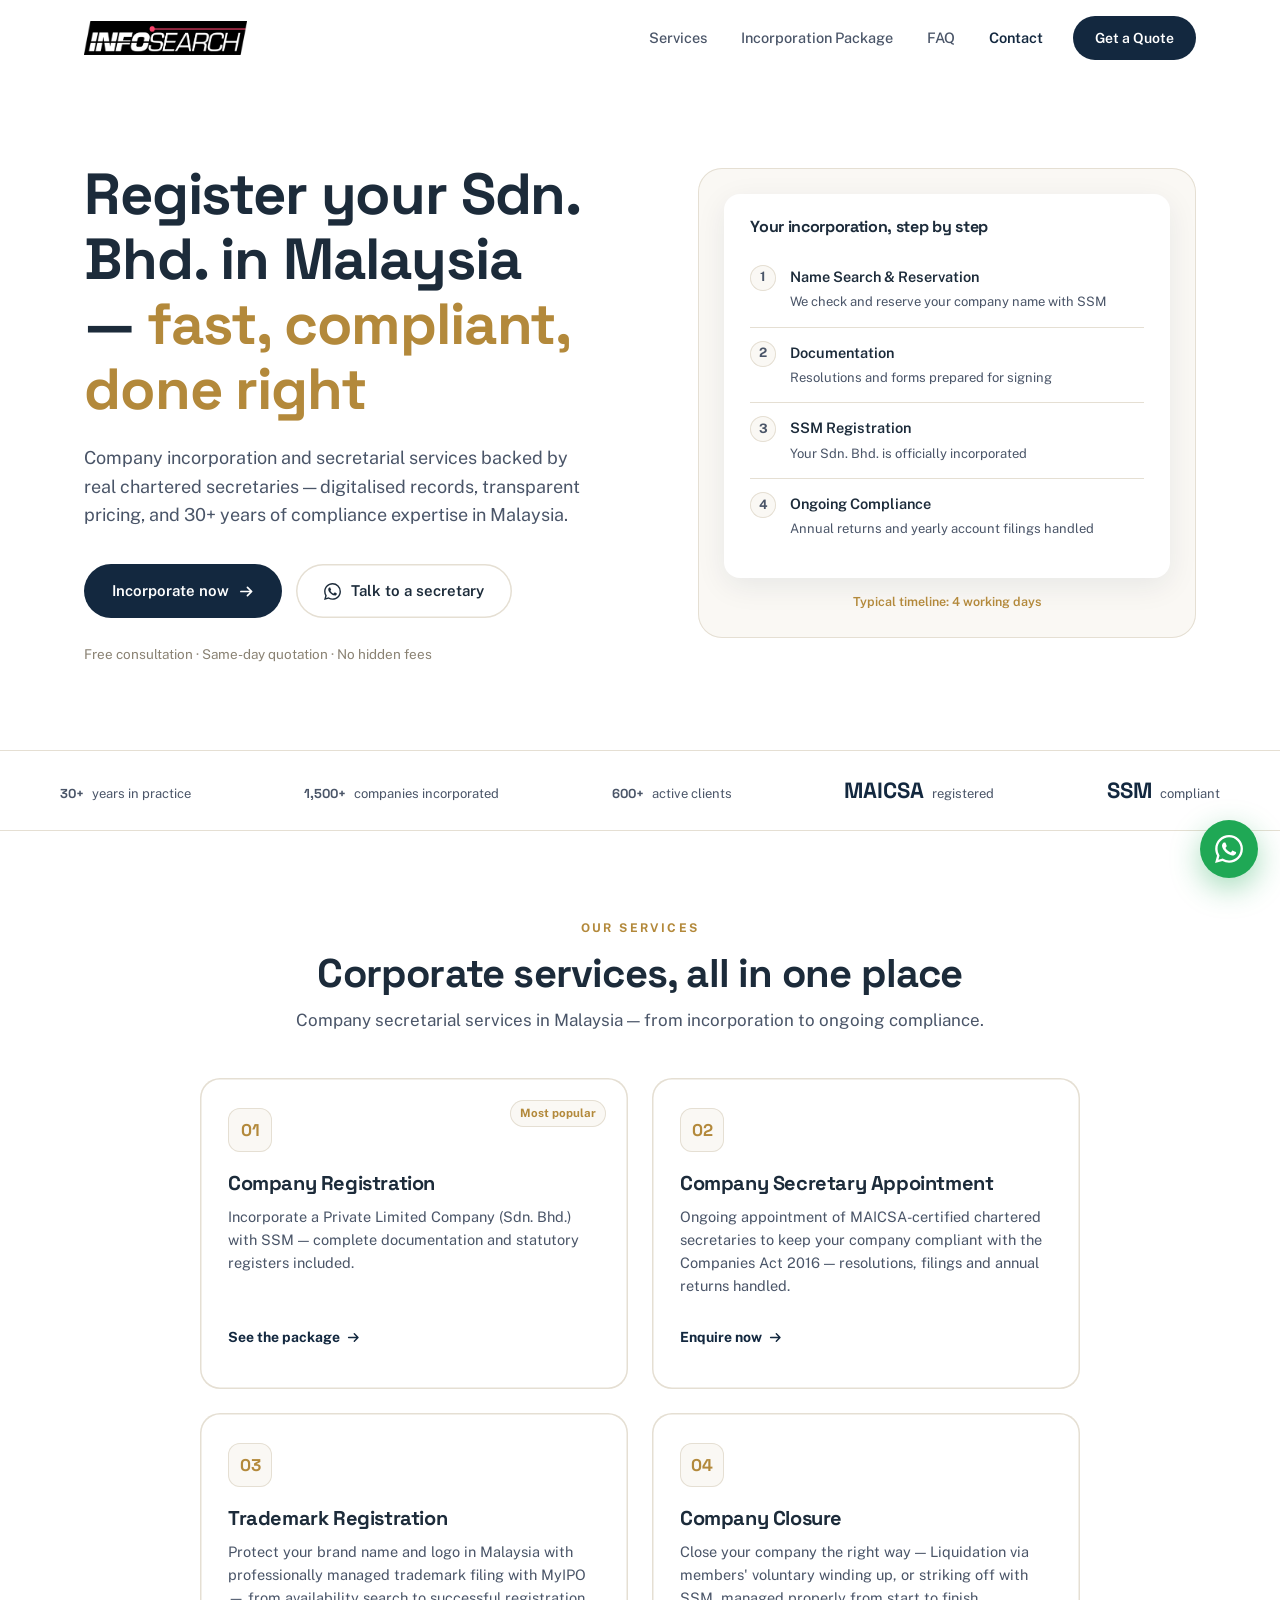
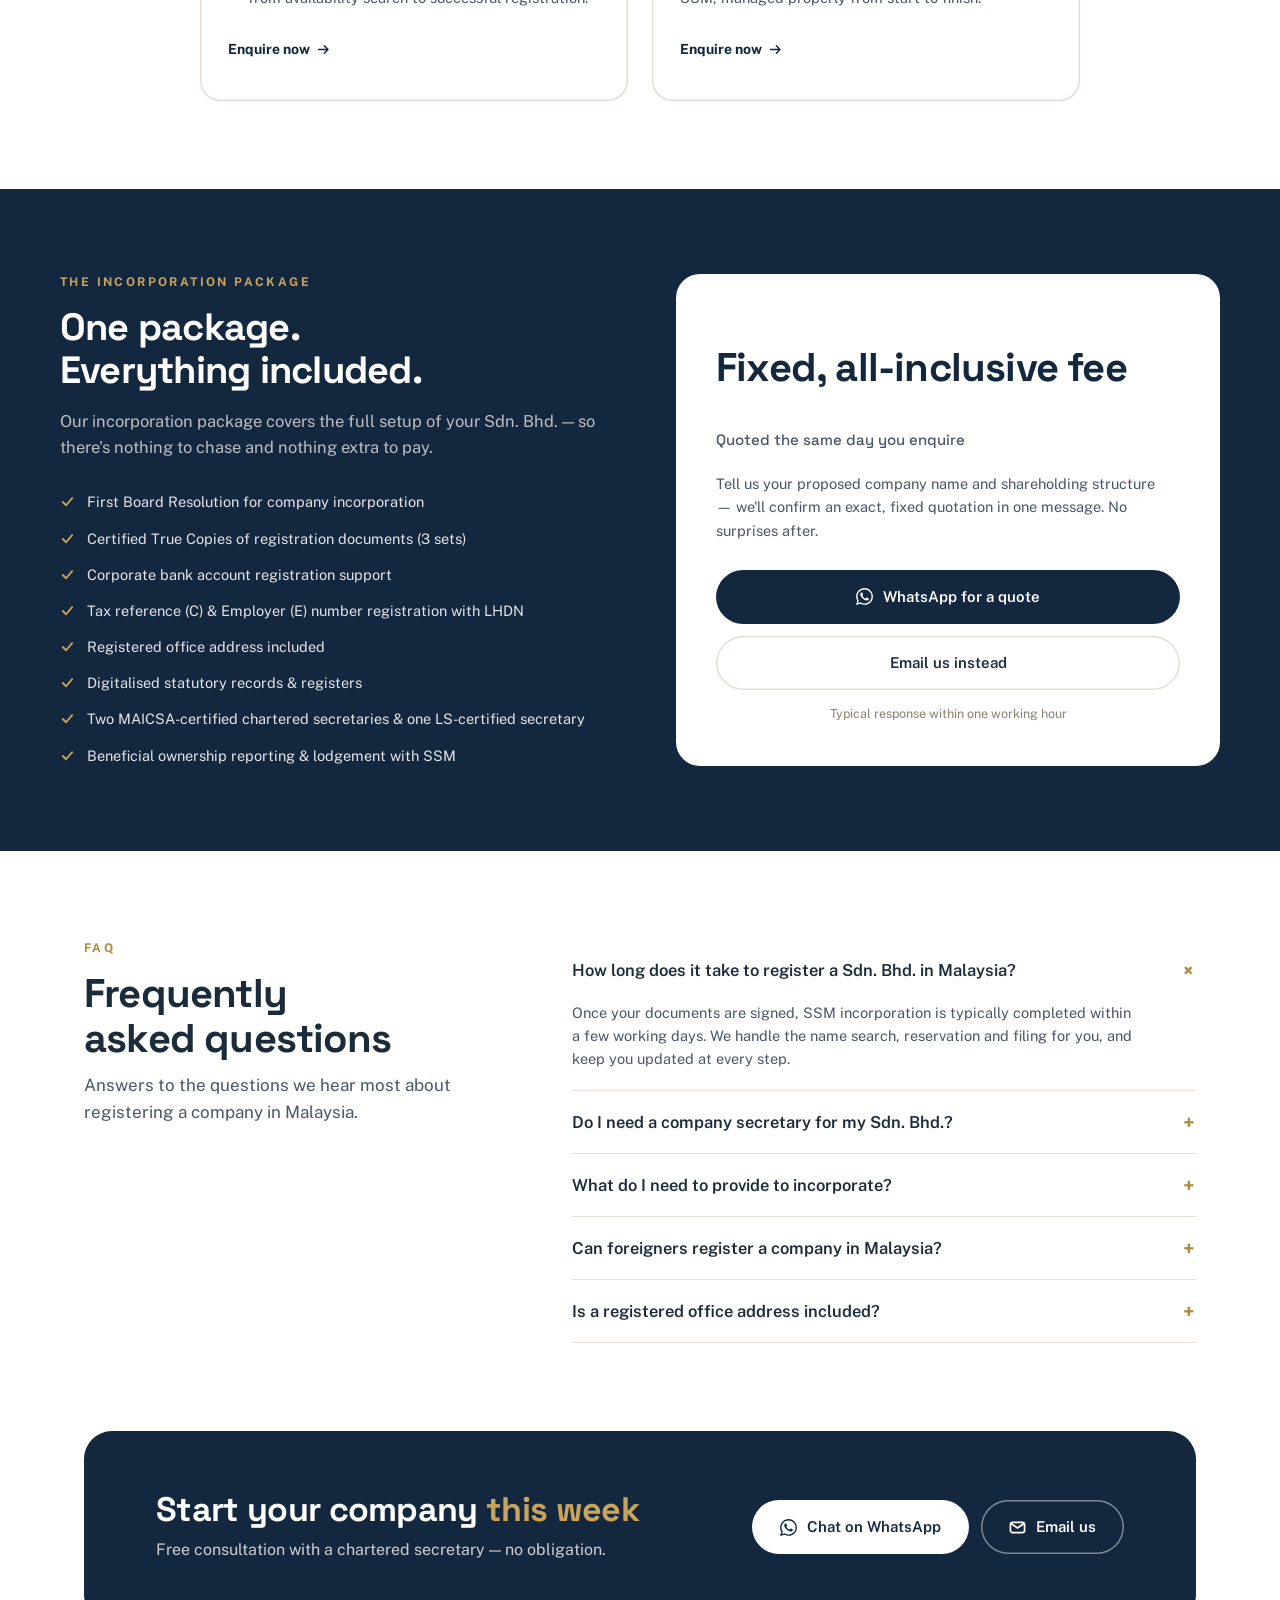
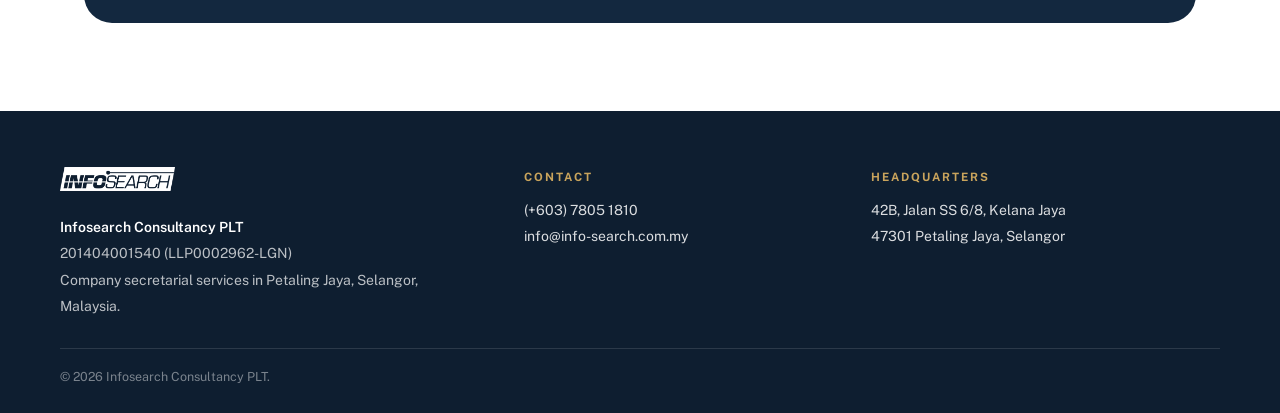
==== commit c09aa243: "Add files via upload" ====
--- a/deploy/index.html
+++ b/deploy/index.html
@@ -6,6 +6,7 @@
 <title>Company Secretary &amp; Sdn Bhd Registration Malaysia | Infosearch Consultancy PLT</title>
 <meta name="description" content="Register your Sdn. Bhd. in Malaysia with MAICSA-certified chartered secretaries. 30+ years of company secretarial services in Petaling Jaya — incorporation, compliance &amp; trademark registration. Get a same-day quote."></meta>
 <meta name="robots" content="index, follow, max-image-preview:large, max-snippet:-1"></meta>
+<meta name="google-site-verification" content="5VvixfALsrmeLT0n0XwDS80oHUTTdzwEiaoWWhEhuFg"></meta>
 <meta name="author" content="Infosearch Consultancy PLT"></meta>
 <meta name="geo.region" content="MY-10"></meta>
 <meta name="geo.placename" content="Petaling Jaya, Selangor"></meta>
@@ -28,6 +29,9 @@
 <link rel="preconnect" href="https://fonts.gstatic.com" crossorigin>
 <link href="https://fonts.googleapis.com/css2?family=Space+Grotesk:wght@500;600;700&family=Public+Sans:wght@400;500;600;700&display=swap" rel="stylesheet">
 <link rel="stylesheet" href="site/style.css">
+<link rel="icon" type="image/png" sizes="32x32" href="assets/favicon-32.png"></link>
+<link rel="icon" type="image/png" sizes="512x512" href="assets/favicon-512.png"></link>
+<link rel="apple-touch-icon" sizes="180x180" href="assets/favicon-180.png"></link>
 <script type="application/ld+json">
 {
   "@context": "https://schema.org",
@@ -260,7 +264,6 @@
         <li><svg width="15" height="15" viewBox="0 0 16 16" fill="none"><path d="M3 8.5L6.5 12L13 4.5" stroke="#C9A45C" stroke-width="2" stroke-linecap="round" stroke-linejoin="round"></path></svg>Digitalised statutory records &amp; registers</li>
         <li><svg width="15" height="15" viewBox="0 0 16 16" fill="none"><path d="M3 8.5L6.5 12L13 4.5" stroke="#C9A45C" stroke-width="2" stroke-linecap="round" stroke-linejoin="round"></path></svg>Two MAICSA-certified chartered secretaries &amp; one LS-certified secretary</li>
         <li><svg width="15" height="15" viewBox="0 0 16 16" fill="none"><path d="M3 8.5L6.5 12L13 4.5" stroke="#C9A45C" stroke-width="2" stroke-linecap="round" stroke-linejoin="round"></path></svg>Beneficial ownership reporting &amp; lodgement with SSM</li>
-        <li><svg width="15" height="15" viewBox="0 0 16 16" fill="none"><path d="M3 8.5L6.5 12L13 4.5" stroke="#C9A45C" stroke-width="2" stroke-linecap="round" stroke-linejoin="round"></path></svg>Beneficial ownership reporting &amp; lodgement with SSM</li>
       </ul>
     </div>
     <div class="price-card reveal">
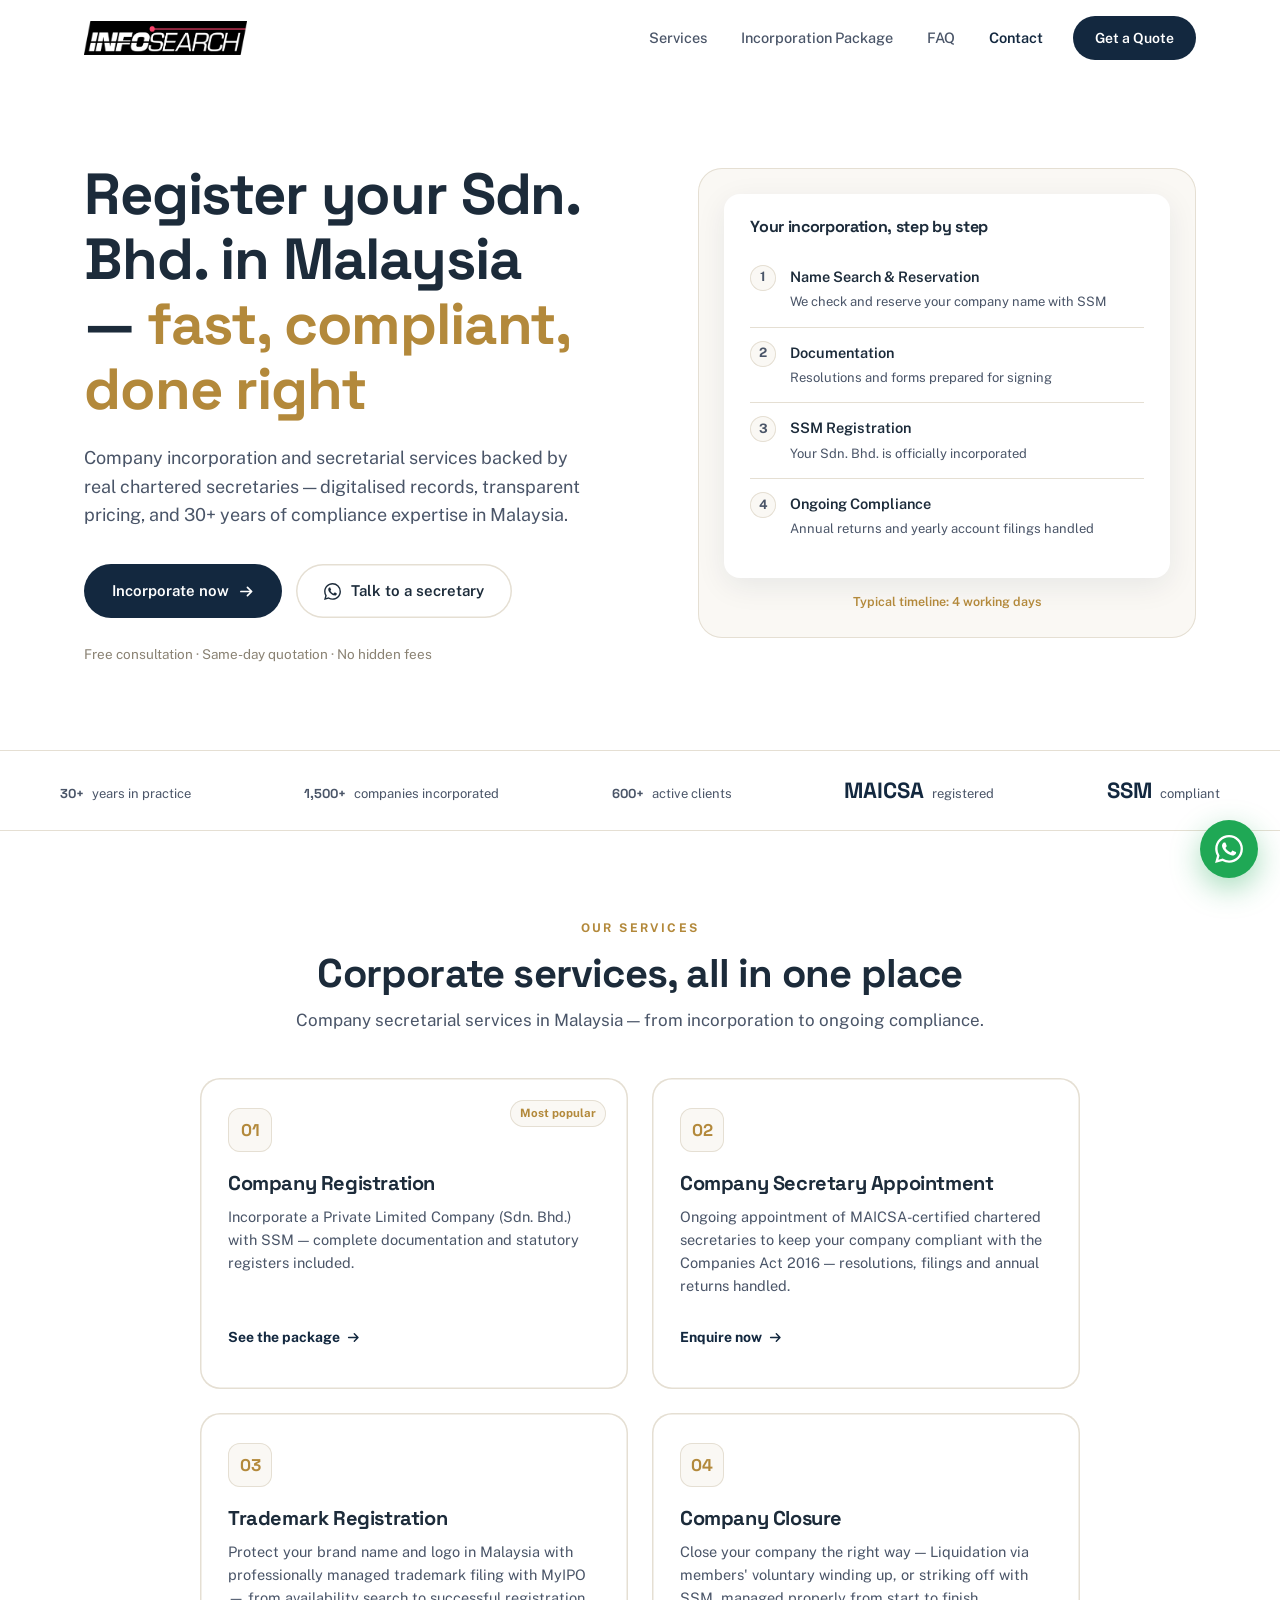
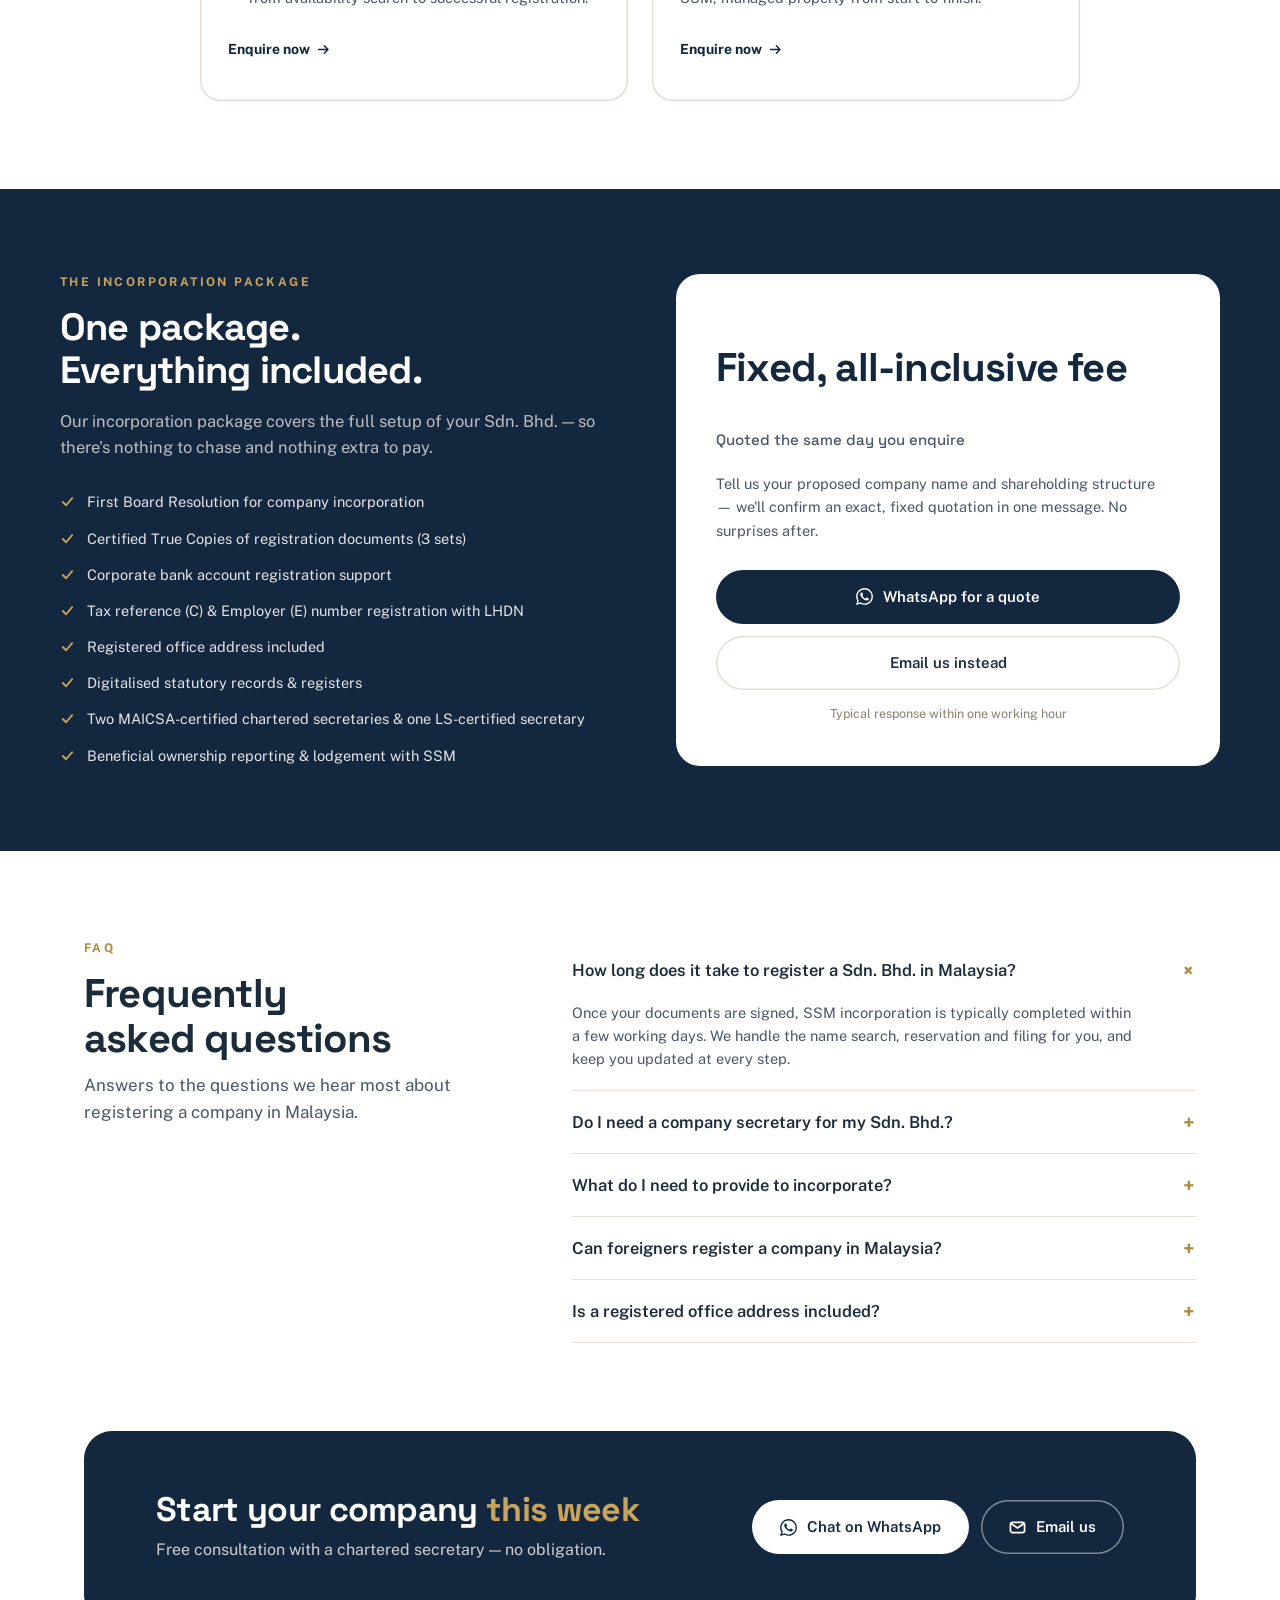
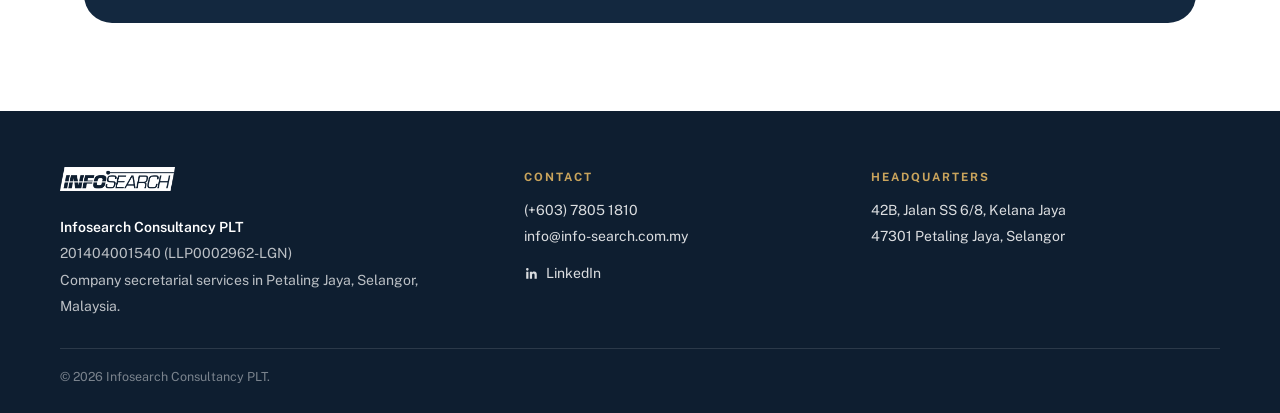
==== commit 049beba4: "Add files via upload" ====
--- a/deploy/index.html
+++ b/deploy/index.html
@@ -29,6 +29,7 @@
 <link rel="preconnect" href="https://fonts.gstatic.com" crossorigin>
 <link href="https://fonts.googleapis.com/css2?family=Space+Grotesk:wght@500;600;700&family=Public+Sans:wght@400;500;600;700&display=swap" rel="stylesheet">
 <link rel="stylesheet" href="site/style.css">
+<link rel="icon" href="/favicon.ico" sizes="any"></link>
 <link rel="icon" type="image/png" sizes="32x32" href="assets/favicon-32.png"></link>
 <link rel="icon" type="image/png" sizes="512x512" href="assets/favicon-512.png"></link>
 <link rel="apple-touch-icon" sizes="180x180" href="assets/favicon-180.png"></link>
@@ -47,6 +48,7 @@
   "email": "info@info-search.com.my",
   "priceRange": "$$",
   "foundingDate": "1994",
+  "sameAs": ["https://www.linkedin.com/company/infosearch-consultancy/"],
   "address": {
     "@type": "PostalAddress",
     "streetAddress": "42B, Jalan SS 6/8, Kelana Jaya",
@@ -356,7 +358,8 @@
     <div>
       <div class="footer-label">CONTACT</div>
       <a href="tel:+60378051810">(+603) 7805 1810</a><br>
-      <a class="js-email js-email-text" href="#">email us</a>
+      <a class="js-email js-email-text" href="#">email us</a><br>
+      <a href="https://www.linkedin.com/company/infosearch-consultancy/" target="_blank" rel="noopener" aria-label="Infosearch Consultancy PLT on LinkedIn" style="display:inline-flex;align-items:center;gap:7px;margin-top:10px;"><svg width="15" height="15" viewBox="0 0 24 24" fill="currentColor" aria-hidden="true"><path d="M20.45 20.45h-3.55v-5.57c0-1.33-.03-3.04-1.85-3.04-1.85 0-2.14 1.45-2.14 2.94v5.67H9.36V9h3.41v1.56h.05c.47-.9 1.63-1.85 3.36-1.85 3.59 0 4.25 2.36 4.25 5.44v6.3zM5.34 7.43a2.06 2.06 0 1 1 0-4.12 2.06 2.06 0 0 1 0 4.12zM7.11 20.45H3.56V9h3.55v11.45z"></path></svg>LinkedIn</a>
     </div>
     <div>
       <div class="footer-label">HEADQUARTERS</div>
